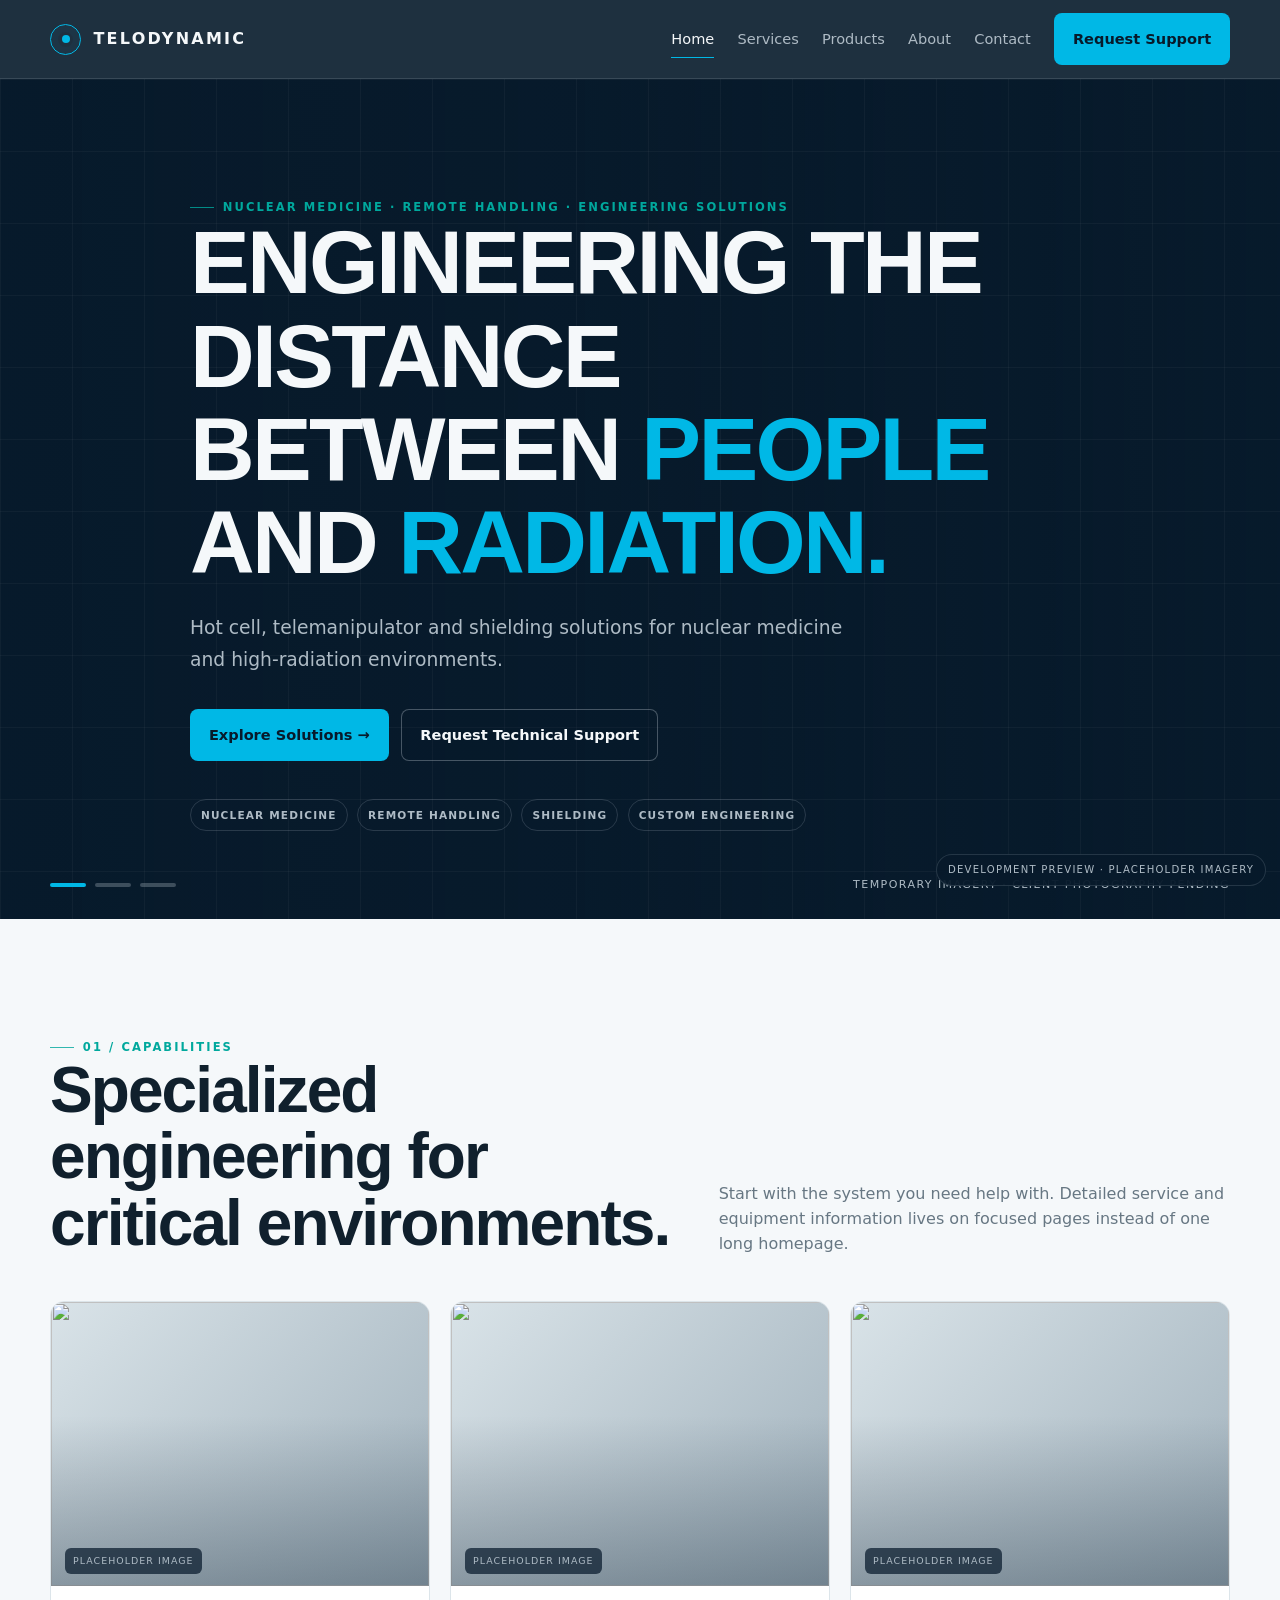
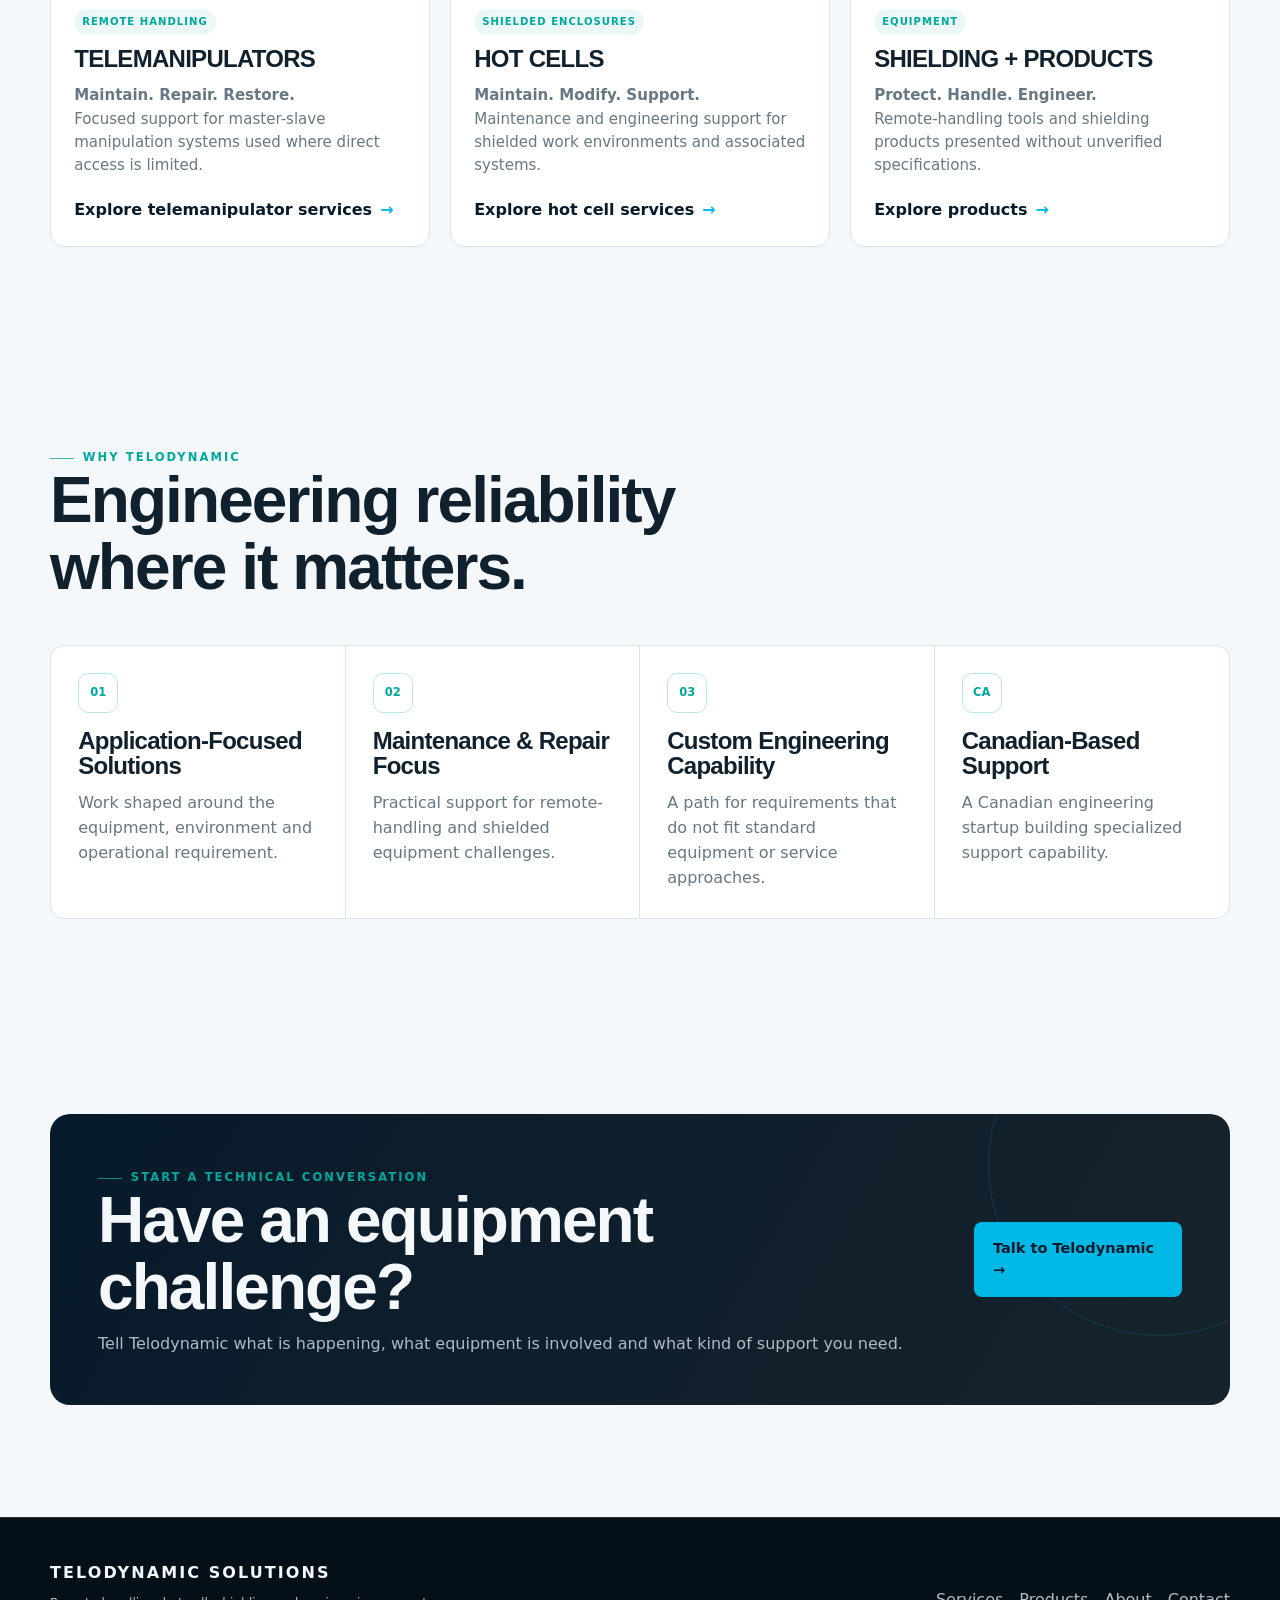
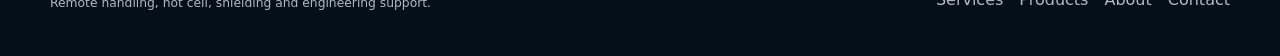
==== index.html @ 4fe29cdc "Build Telodynamic V2 multi-page redesign" ====
<!doctype html>
<html lang="en">
<head>
  <meta charset="utf-8"><meta name="viewport" content="width=device-width,initial-scale=1">
  <title>Telodynamic | Hot Cell, Telemanipulator & Shielding Engineering</title>
  <meta name="description" content="Telodynamic provides hot cell, telemanipulator, shielding, maintenance, repair and custom engineering support for nuclear medicine and high-radiation environments.">
  <link rel="canonical" href="https://telodynamic.com/">
  <meta property="og:title" content="Telodynamic | Engineering the Distance Between People and Radiation">
  <meta property="og:description" content="Hot cell, telemanipulator and shielding solutions for nuclear medicine and high-radiation environments.">
  <meta property="og:type" content="website"><meta property="og:url" content="https://telodynamic.com/">
  <meta name="twitter:card" content="summary"><meta name="theme-color" content="#071A2B">
  <link rel="icon" href="assets/img/favicon.svg" type="image/svg+xml"><link rel="stylesheet" href="assets/css/styles.css">
  <script type="application/ld+json">{"@context":"https://schema.org","@type":"Organization","name":"Telodynamic Solutions","url":"https://telodynamic.com/","email":"contact@telodynamic.com","telephone":"+1-587-778-4978"}</script>
</head>
<body data-page="home">
<a class="skip-link" href="#main">Skip to content</a>
<header class="site-header"><div class="container nav">
  <a class="brand" href="./" aria-label="Telodynamic home"><span class="brand-mark" aria-hidden="true"></span><span>TELODYNAMIC</span></a>
  <button class="nav-toggle" aria-expanded="false" aria-label="Toggle navigation">☰</button>
  <nav class="nav-links" aria-label="Primary">
    <a data-nav="home" href="./">Home</a><a data-nav="services" href="services/">Services</a><a data-nav="products" href="products/">Products</a><a data-nav="about" href="about/">About</a><a data-nav="contact" href="contact/">Contact</a>
    <a class="btn btn-primary" href="contact/?type=maintenance">Request Support</a>
  </nav>
</div></header>
<main id="main">
<section class="hero" aria-label="Telodynamic engineering introduction">
  <div class="hero-media" aria-hidden="true">
    <div class="hero-slide active" style="background-image:url('https://images.unsplash.com/photo-1581091226825-a6a2a5aee158?auto=format&fit=crop&q=84&w=1800')"></div>
    <div class="hero-slide" style="background-image:url('https://images.unsplash.com/photo-1537462715879-360eeb61a0ad?auto=format&fit=crop&q=84&w=1800')"></div>
    <div class="hero-slide" style="background-image:url('https://images.unsplash.com/photo-1576086213369-97a306d36557?auto=format&fit=crop&q=84&w=1800')"></div>
  </div>
  <div class="hero-overlay"></div><div class="hero-grid"></div>
  <div class="container hero-inner">
    <span class="eyebrow">Nuclear Medicine · Remote Handling · Engineering Solutions</span>
    <h1>ENGINEERING THE DISTANCE<br>BETWEEN <span class="accent">PEOPLE</span><br>AND <span class="accent">RADIATION.</span></h1>
    <p class="hero-copy">Hot cell, telemanipulator and shielding solutions for nuclear medicine and high-radiation environments.</p>
    <div class="actions"><a class="btn btn-primary" href="services/">Explore Solutions →</a><a class="btn btn-ghost" href="contact/">Request Technical Support</a></div>
    <div class="hero-tags" aria-label="Core capabilities"><span>Nuclear Medicine</span><span>Remote Handling</span><span>Shielding</span><span>Custom Engineering</span></div>
  </div>
  <div class="hero-controls"><div class="container"><div class="hero-dots" aria-label="Hero scenes">
    <button class="hero-dot active" aria-label="Show engineering scene 1" aria-pressed="true"></button><button class="hero-dot" aria-label="Show engineering scene 2" aria-pressed="false"></button><button class="hero-dot" aria-label="Show engineering scene 3" aria-pressed="false"></button>
  </div><span class="hero-note">Temporary imagery · client photography pending</span></div></div>
</section>

<section class="section"><div class="container">
  <div class="section-head reveal"><div class="copy"><span class="eyebrow">01 / Capabilities</span><h2>Specialized engineering for critical environments.</h2></div><p class="muted">Start with the system you need help with. Detailed service and equipment information lives on focused pages instead of one long homepage.</p></div>
  <div class="cards">
    <article class="card reveal"><div class="card-media"><img loading="lazy" alt="" src="https://images.unsplash.com/photo-1581092160562-40aa08e78837?auto=format&fit=crop&q=82&w=1000"><span class="media-label">Placeholder image</span></div><div class="card-body"><span class="product-tag">Remote Handling</span><h3>TELEMANIPULATORS</h3><p><strong>Maintain. Repair. Restore.</strong><br>Focused support for master-slave manipulation systems used where direct access is limited.</p><a class="text-link" href="services/#telemanipulators">Explore telemanipulator services</a></div></article>
    <article class="card reveal"><div class="card-media"><img loading="lazy" alt="" src="https://images.unsplash.com/photo-1581091226825-a6a2a5aee158?auto=format&fit=crop&q=82&w=1000"><span class="media-label">Placeholder image</span></div><div class="card-body"><span class="product-tag">Shielded Enclosures</span><h3>HOT CELLS</h3><p><strong>Maintain. Modify. Support.</strong><br>Maintenance and engineering support for shielded work environments and associated systems.</p><a class="text-link" href="services/#hotcells">Explore hot cell services</a></div></article>
    <article class="card reveal"><div class="card-media"><img loading="lazy" alt="" src="https://images.unsplash.com/photo-1530124566582-aa37dd159a72?auto=format&fit=crop&q=82&w=1000"><span class="media-label">Placeholder image</span></div><div class="card-body"><span class="product-tag">Equipment</span><h3>SHIELDING + PRODUCTS</h3><p><strong>Protect. Handle. Engineer.</strong><br>Remote-handling tools and shielding products presented without unverified specifications.</p><a class="text-link" href="products/">Explore products</a></div></article>
  </div>
</div></section>

<section class="section tight"><div class="container">
  <div class="section-head reveal"><div class="copy"><span class="eyebrow">Why Telodynamic</span><h2>Engineering reliability where it matters.</h2></div></div>
  <div class="trust-grid reveal">
    <div class="trust-item"><div class="trust-icon">01</div><h3>Application-Focused Solutions</h3><p class="muted">Work shaped around the equipment, environment and operational requirement.</p></div>
    <div class="trust-item"><div class="trust-icon">02</div><h3>Maintenance & Repair Focus</h3><p class="muted">Practical support for remote-handling and shielded equipment challenges.</p></div>
    <div class="trust-item"><div class="trust-icon">03</div><h3>Custom Engineering Capability</h3><p class="muted">A path for requirements that do not fit standard equipment or service approaches.</p></div>
    <div class="trust-item"><div class="trust-icon">CA</div><h3>Canadian-Based Support</h3><p class="muted">A Canadian engineering startup building specialized support capability.</p></div>
  </div>
</div></section>

<section class="section"><div class="container"><div class="cta-band reveal">
  <div><span class="eyebrow">Start a technical conversation</span><h2>Have an equipment challenge?</h2><p style="color:var(--steel)">Tell Telodynamic what is happening, what equipment is involved and what kind of support you need.</p></div>
  <a class="btn btn-primary" href="contact/">Talk to Telodynamic →</a>
</div></div></section>
</main>
<footer class="footer"><div class="container footer-grid"><div><div class="footer-brand">TELODYNAMIC SOLUTIONS</div><p class="footer-small">Remote handling, hot cell, shielding and engineering support.</p></div><div class="footer-links"><a href="services/">Services</a><a href="products/">Products</a><a href="about/">About</a><a href="contact/">Contact</a></div></div></footer>
<div class="dev-badge">Development preview · placeholder imagery</div>
<script src="assets/js/main.js"></script>
</body></html>
---- assets/css/styles.css ----
:root{
  --navy:#071A2B;--navy-2:#0B2236;--graphite:#17232C;--cyan:#00B8E6;--teal:#00A89D;
  --amber:#FFB547;--white:#F5F8FA;--paper:#FFFFFF;--steel:#AEBBC5;--ink:#10202D;
  --muted:#677783;--line:#DCE5EA;--line-dark:rgba(174,187,197,.18);
  --shadow:0 24px 70px -34px rgba(7,26,43,.38);--radius:14px;--max:1180px;
  --ease:cubic-bezier(.22,1,.36,1)
}
*{box-sizing:border-box}
html{scroll-behavior:smooth;scroll-padding-top:84px}
body{margin:0;background:var(--white);color:var(--ink);font-family:Inter,ui-sans-serif,system-ui,-apple-system,BlinkMacSystemFont,"Segoe UI",sans-serif;line-height:1.55;-webkit-font-smoothing:antialiased}
body.menu-open{overflow:hidden}
img{display:block;max-width:100%}
a{color:inherit}
button,input,select,textarea{font:inherit}
button{cursor:pointer}
::selection{background:var(--cyan);color:var(--navy)}
.skip-link{position:fixed;left:12px;top:-60px;z-index:999;background:var(--cyan);color:var(--navy);padding:.7rem .9rem;border-radius:8px;font-weight:800;text-decoration:none}
.skip-link:focus{top:12px}
.container{width:min(var(--max),calc(100% - 40px));margin-inline:auto}
.eyebrow{display:inline-flex;align-items:center;gap:.55rem;color:var(--teal);font-size:.72rem;font-weight:800;letter-spacing:.18em;text-transform:uppercase}
.eyebrow::before{content:"";width:24px;height:1px;background:currentColor;opacity:.8}
.dark .eyebrow,.page-hero .eyebrow{color:var(--cyan)}
.kicker{color:var(--teal);font-weight:750}
h1,h2,h3,h4{margin:0;font-family:"Arial Narrow",Inter,ui-sans-serif,sans-serif;letter-spacing:-.03em;line-height:1.04}
h1{font-size:clamp(2.75rem,7vw,6.5rem)}
h2{font-size:clamp(2.15rem,5vw,4.6rem)}
h3{font-size:clamp(1.2rem,2vw,1.5rem)}
p{margin:.75rem 0 0}
.lead{font-size:clamp(1rem,1.5vw,1.16rem);line-height:1.75}
.muted{color:var(--muted)}
.dark{background:var(--navy);color:var(--white)}
.sr-only{position:absolute;width:1px;height:1px;padding:0;margin:-1px;overflow:hidden;clip:rect(0,0,0,0);white-space:nowrap;border:0}
.btn{display:inline-flex;align-items:center;justify-content:center;gap:.55rem;min-height:46px;padding:.85rem 1.12rem;border-radius:8px;border:1px solid transparent;text-decoration:none;font-size:.91rem;font-weight:780;transition:transform .28s var(--ease),background .28s,color .28s,border-color .28s}
.btn:hover{transform:translateY(-2px)}
.btn:focus-visible,.nav-toggle:focus-visible,.pill:focus-visible,.marker:focus-visible,.stage:focus-visible,.challenge:focus-visible,.hero-dot:focus-visible{outline:3px solid rgba(0,184,230,.35);outline-offset:3px}
.btn-primary{background:var(--cyan);color:var(--navy)}
.btn-primary:hover{background:var(--teal)}
.btn-ghost{color:var(--white);border-color:rgba(174,187,197,.38);background:rgba(7,26,43,.18)}
.btn-ghost:hover{border-color:var(--cyan);color:var(--cyan)}
.btn-outline{background:var(--paper);border-color:var(--line);color:var(--navy)}
.btn-outline:hover{border-color:var(--cyan)}
.site-header{position:sticky;top:0;z-index:80;background:rgba(7,26,43,.9);backdrop-filter:blur(18px);border-bottom:1px solid var(--line-dark)}
.nav{height:78px;display:flex;align-items:center;justify-content:space-between;gap:24px}
.brand{display:inline-flex;align-items:center;gap:.78rem;color:var(--white);text-decoration:none;font-weight:820;letter-spacing:.14em}
.brand-mark{width:31px;height:31px;border:1px solid var(--cyan);border-radius:50%;position:relative;box-shadow:inset 0 0 0 7px rgba(0,184,230,.04)}
.brand-mark::after{content:"";position:absolute;inset:0;margin:auto;width:8px;height:8px;border-radius:50%;background:var(--cyan)}
.nav-links{display:flex;align-items:center;gap:1.45rem}
.nav-links>a:not(.btn){color:var(--steel);font-size:.91rem;text-decoration:none;position:relative;transition:color .25s}
.nav-links>a:not(.btn)::after{content:"";position:absolute;left:0;right:0;bottom:-8px;height:1px;background:var(--cyan);transform:scaleX(0);transform-origin:right;transition:transform .3s var(--ease)}
.nav-links>a:not(.btn):hover,.nav-links>a.active:not(.btn){color:var(--white)}
.nav-links>a:not(.btn):hover::after,.nav-links>a.active:not(.btn)::after{transform:scaleX(1);transform-origin:left}
.nav-toggle{display:none;width:44px;height:44px;border-radius:8px;border:1px solid rgba(174,187,197,.26);background:transparent;color:var(--white);font-size:1.2rem}
.dev-badge{position:fixed;right:14px;bottom:14px;z-index:50;padding:.46rem .68rem;border:1px solid var(--line-dark);border-radius:999px;background:rgba(7,26,43,.88);backdrop-filter:blur(12px);color:var(--steel);font-size:.63rem;letter-spacing:.12em;text-transform:uppercase}
.hero{position:relative;min-height:calc(100svh - 78px);display:grid;align-items:center;overflow:hidden;background:var(--navy)}
.hero-media,.hero-slide,.hero-overlay,.hero-grid{position:absolute;inset:0}
.hero-slide{background-position:center;background-size:cover;opacity:0;transform:scale(1.04);transition:opacity 1.8s var(--ease),transform 13s linear}
.hero-slide.active{opacity:1;transform:scale(1.13)}
.hero-overlay{background:linear-gradient(90deg,rgba(7,26,43,.96) 0%,rgba(7,26,43,.84) 44%,rgba(7,26,43,.38) 100%),linear-gradient(0deg,rgba(7,26,43,.8) 0%,transparent 62%)}
.hero-grid{background-image:linear-gradient(rgba(255,255,255,.035) 1px,transparent 1px),linear-gradient(90deg,rgba(255,255,255,.035) 1px,transparent 1px);background-size:72px 72px}
.hero-inner{position:relative;z-index:2;padding:7rem 0 5.5rem;max-width:900px}
.hero h1{color:var(--white);max-width:900px}
.hero .accent{color:var(--cyan)}
.hero-copy{max-width:680px;margin-top:1.4rem;color:var(--steel);font-size:clamp(1rem,1.6vw,1.17rem);line-height:1.75}
.actions{display:flex;flex-wrap:wrap;gap:.8rem;margin-top:2rem}
.hero-tags{display:flex;flex-wrap:wrap;gap:.6rem;margin-top:2.4rem}
.hero-tags span{padding:.43rem .62rem;border:1px solid rgba(174,187,197,.2);border-radius:999px;color:var(--steel);font-size:.66rem;font-weight:750;letter-spacing:.11em;text-transform:uppercase}
.hero-controls{position:absolute;left:0;right:0;bottom:26px;z-index:3}
.hero-controls .container{display:flex;align-items:center;justify-content:space-between;gap:1rem}
.hero-dots{display:flex;gap:.55rem}
.hero-dot{width:36px;height:4px;padding:0;border:0;border-radius:999px;background:rgba(174,187,197,.32)}
.hero-dot.active{background:var(--cyan)}
.hero-note{color:var(--steel);font-size:.69rem;letter-spacing:.13em;text-transform:uppercase}
.section{padding:7rem 0}
.section.tight{padding:5.2rem 0}
.section-head{display:flex;align-items:flex-end;justify-content:space-between;gap:2rem;margin-bottom:2.8rem}
.section-head .copy{max-width:650px}
.section-head>p{max-width:520px}
.cards{display:grid;grid-template-columns:repeat(3,1fr);gap:1.25rem}
.card{display:flex;flex-direction:column;min-height:100%;overflow:hidden;border:1px solid var(--line);border-radius:var(--radius);background:var(--paper);box-shadow:0 1px 0 rgba(7,26,43,.02);transition:transform .45s var(--ease),border-color .45s,box-shadow .45s}
.card:hover{transform:translateY(-6px);border-color:rgba(0,184,230,.5);box-shadow:var(--shadow)}
.card-media{position:relative;aspect-ratio:4/3;overflow:hidden;background:linear-gradient(135deg,#d9e3e8,#9fb0bb)}
.card-media::after{content:"";position:absolute;inset:0;background:linear-gradient(0deg,rgba(7,26,43,.3),transparent 60%)}
.card-media img{width:100%;height:100%;object-fit:cover;transition:transform 1.1s var(--ease)}
.card:hover .card-media img{transform:scale(1.055)}
.media-label{position:absolute;z-index:2;left:14px;bottom:12px;padding:.34rem .5rem;border-radius:6px;background:rgba(7,26,43,.72);color:var(--steel);font-size:.59rem;letter-spacing:.11em;text-transform:uppercase;backdrop-filter:blur(6px)}
.card-body{display:flex;flex:1;flex-direction:column;padding:1.45rem}
.card-body p{color:var(--muted);font-size:.94rem}
.text-link{display:inline-flex;align-items:center;gap:.5rem;margin-top:auto;padding-top:1.25rem;color:var(--navy);font-weight:780;text-decoration:none}
.text-link::after{content:"→";color:var(--cyan);transition:transform .25s}
.text-link:hover::after{transform:translateX(4px)}
.trust-grid{display:grid;grid-template-columns:repeat(4,1fr);overflow:hidden;border:1px solid var(--line);border-radius:var(--radius);background:var(--paper)}
.trust-item{padding:1.7rem;border-right:1px solid var(--line)}
.trust-item:last-child{border-right:0}
.trust-icon{display:grid;place-items:center;width:40px;height:40px;margin-bottom:1rem;border:1px solid rgba(0,168,157,.27);border-radius:10px;color:var(--teal);font-size:.72rem;font-weight:850}
.cta-band{position:relative;display:flex;align-items:center;justify-content:space-between;gap:2rem;overflow:hidden;padding:3rem;border-radius:20px;background:linear-gradient(120deg,var(--navy),var(--graphite));color:var(--white)}
.cta-band::after{content:"";position:absolute;right:-100px;top:-120px;width:340px;height:340px;border:1px solid rgba(0,184,230,.18);border-radius:50%}
.cta-band>*{position:relative;z-index:1}
.page-hero{position:relative;overflow:hidden;padding:6.4rem 0 4.8rem;background:var(--navy);color:var(--white)}
.page-hero::after{content:"";position:absolute;inset:0;background:radial-gradient(circle at 80% 18%,rgba(0,184,230,.14),transparent 36%),linear-gradient(0deg,rgba(0,0,0,.08),transparent)}
.page-hero .container{position:relative;z-index:1}
.page-hero h1{max-width:1000px}
.page-hero p{max-width:720px;color:var(--steel)}
.breadcrumb{margin-bottom:1.2rem;color:var(--steel);font-size:.78rem}
.breadcrumb a{color:var(--cyan);text-decoration:none}
.service-tabs,.filters,.challenge-options{display:flex;flex-wrap:wrap;gap:.7rem}
.pill{min-height:42px;padding:.67rem .92rem;border:1px solid var(--line);border-radius:999px;background:var(--paper);color:var(--navy);font-weight:760;transition:.25s}
.pill.active,.pill:hover{border-color:var(--cyan);background:rgba(0,184,230,.08)}
.service-panel{display:none;margin-top:2rem;padding:2rem;border:1px solid var(--line);border-radius:16px;background:var(--paper)}
.service-panel.active{display:grid;grid-template-columns:1.1fr .9fr;gap:2.2rem;align-items:center}
.service-panel ul{padding-left:1.15rem;color:var(--muted)}
.service-panel li+li{margin-top:.45rem}
.tech-visual{position:relative;min-height:330px;overflow:hidden;border:1px solid var(--line);border-radius:14px;background-position:center;background-size:cover}
.tech-visual::after{content:"";position:absolute;inset:0;background:linear-gradient(0deg,rgba(7,26,43,.62),rgba(7,26,43,.05))}
.tech-caption{position:absolute;left:16px;bottom:14px;z-index:1;color:var(--white);font-size:.68rem;font-weight:780;letter-spacing:.12em;text-transform:uppercase}
.hotcell-wrap{display:grid;grid-template-columns:1.5fr .72fr;gap:1.5rem}
.hotcell-image{position:relative;min-height:520px;overflow:hidden;border:1px solid var(--line-dark);border-radius:14px;background-position:center;background-size:cover}
.hotcell-image::after{content:"";position:absolute;inset:0;background:rgba(7,26,43,.16);pointer-events:none}
.marker{position:absolute;z-index:2;display:grid;place-items:center;width:39px;height:39px;transform:translate(-50%,-50%);border:1px solid var(--cyan);border-radius:50%;background:rgba(7,26,43,.9);color:var(--white);font-size:.68rem;font-weight:850;transition:transform .25s,background .25s,color .25s}
.marker:hover,.marker.active{transform:translate(-50%,-50%) scale(1.1);background:var(--cyan);color:var(--navy)}
.marker[data-hotcell="window"]{left:25%;top:37%}.marker[data-hotcell="manipulator"]{left:68%;top:29%}.marker[data-hotcell="shielding"]{left:9%;top:53%}.marker[data-hotcell="air"]{left:51%;top:9%}.marker[data-hotcell="service"]{left:48%;top:78%}
.detail-box{padding:1.8rem;border:1px solid var(--line-dark);border-radius:14px;background:rgba(23,35,44,.5)}
.detail-box p{color:var(--steel)}
.flow{display:grid;grid-template-columns:repeat(9,auto);align-items:center;justify-content:space-between;gap:.65rem;margin-top:2.2rem}
.flow-step{min-width:105px;padding:1rem;border:1px solid var(--line);border-radius:11px;background:var(--paper);text-align:center;font-size:.88rem;font-weight:760}
.flow-arrow{color:var(--cyan);font-size:1.3rem}
.service-mini{display:grid;grid-template-columns:repeat(4,1fr);gap:1rem;margin-top:1.8rem}
.service-mini>div{padding:1.2rem;border:1px solid var(--line);border-radius:11px;background:var(--paper)}
.product-grid{display:grid;grid-template-columns:repeat(3,1fr);gap:1.2rem;margin-top:2rem}
.product.hidden{display:none}
.product .card-media{aspect-ratio:1.2/1}
.product-tag{display:inline-flex;width:max-content;margin-bottom:.8rem;padding:.32rem .5rem;border-radius:999px;background:rgba(0,168,157,.08);color:var(--teal);font-size:.63rem;font-weight:820;letter-spacing:.1em;text-transform:uppercase}
.about-grid{display:grid;grid-template-columns:1fr 1fr;gap:1.2rem}
.about-panel{padding:2rem;border:1px solid var(--line);border-radius:14px;background:var(--paper)}
.process-layout{display:grid;grid-template-columns:1.08fr .92fr;gap:3rem;align-items:center}
.radial{position:relative;width:min(520px,100%);aspect-ratio:1;margin:auto;border:1px solid rgba(0,184,230,.16);border-radius:50%}
.radial::before,.radial::after{content:"";position:absolute;inset:13%;border:1px solid rgba(0,184,230,.13);border-radius:50%}
.radial::after{inset:27%}
.radial-center{position:absolute;inset:36%;display:grid;place-items:center;border:1px solid var(--cyan);border-radius:50%;color:var(--white);font-size:.72rem;font-weight:850;letter-spacing:.12em;text-align:center}
.stage{position:absolute;transform:translate(-50%,-50%);padding:.62rem .75rem;border:1px solid rgba(174,187,197,.3);border-radius:999px;background:rgba(7,26,43,.92);color:var(--steel);font-size:.65rem;font-weight:850;letter-spacing:.09em;transition:.25s}
.stage:hover,.stage.active{border-color:var(--cyan);background:var(--cyan);color:var(--navy)}
.stage[data-stage="inspect"]{left:50%;top:5%}.stage[data-stage="diagnose"]{left:93%;top:37%}.stage[data-stage="engineer"]{left:77%;top:88%}.stage[data-stage="service"]{left:23%;top:88%}.stage[data-stage="verify"]{left:7%;top:37%}
.process-copy{padding:2rem;border:1px solid var(--line-dark);border-radius:14px;background:rgba(23,35,44,.5)}
.process-copy p{color:var(--steel)}
.contact-grid{display:grid;grid-template-columns:.78fr 1.22fr;gap:2rem}
.challenge{flex:1;min-width:180px;padding:1rem;border:1px solid rgba(174,187,197,.26);border-radius:10px;background:rgba(23,35,44,.38);color:var(--steel);text-align:left;transition:.25s}
.challenge:hover,.challenge.active{border-color:var(--cyan);background:rgba(0,184,230,.08);color:var(--white)}
.contact-meta{display:grid;gap:.62rem;margin-top:1.6rem}
.contact-meta a{color:var(--steel);text-decoration:none}
.contact-meta a:hover{color:var(--cyan)}
.form{padding:1.8rem;border:1px solid var(--line-dark);border-radius:15px;background:rgba(23,35,44,.48)}
.form-grid{display:grid;grid-template-columns:1fr 1fr;gap:1rem}
.field{display:flex;flex-direction:column;gap:.45rem}
.field.full{grid-column:1/-1}
.field label{color:var(--steel);font-size:.68rem;font-weight:820;letter-spacing:.12em;text-transform:uppercase}
.field input,.field select,.field textarea{width:100%;padding:.86rem;border:1px solid rgba(174,187,197,.28);border-radius:8px;outline:none;background:rgba(7,26,43,.62);color:var(--white)}
.field input:focus,.field select:focus,.field textarea:focus{border-color:var(--cyan);box-shadow:0 0 0 3px rgba(0,184,230,.1)}
.field textarea{resize:vertical}
.form-note{margin-top:.8rem;color:var(--steel);font-size:.78rem}
.footer{padding:2.7rem 0;border-top:1px solid var(--line-dark);background:#050F18;color:var(--steel)}
.footer-grid{display:grid;grid-template-columns:1.2fr .8fr;gap:2rem;align-items:end}
.footer-brand{color:var(--white);font-weight:800;letter-spacing:.13em}
.footer-links{display:flex;justify-content:flex-end;gap:1rem;flex-wrap:wrap}
.footer-links a{color:var(--steel);text-decoration:none}
.footer-links a:hover{color:var(--cyan)}
.footer-small{margin-top:.5rem;font-size:.77rem}
.reveal{opacity:0;transform:translateY(24px);transition:opacity .8s var(--ease),transform .8s var(--ease)}
.reveal.in{opacity:1;transform:none}
.notice{padding:1rem 1.1rem;border:1px solid var(--line);border-radius:10px;background:rgba(0,184,230,.045);color:var(--muted);font-size:.88rem}
@media(max-width:980px){
  .nav-links{display:none;position:absolute;left:0;right:0;top:78px;flex-direction:column;align-items:stretch;padding:1rem 20px 1.4rem;border-top:1px solid var(--line-dark);background:var(--navy)}
  .nav-links.open{display:flex}.nav-toggle{display:grid;place-items:center}
  .cards,.product-grid{grid-template-columns:1fr 1fr}.trust-grid{grid-template-columns:1fr 1fr}.trust-item:nth-child(2){border-right:0}.trust-item:nth-child(-n+2){border-bottom:1px solid var(--line)}
  .service-panel.active,.hotcell-wrap,.process-layout,.about-grid,.contact-grid{grid-template-columns:1fr}
  .flow{grid-template-columns:1fr;justify-items:stretch}.flow-arrow{transform:rotate(90deg);text-align:center}.service-mini{grid-template-columns:1fr 1fr}
  .footer-grid{grid-template-columns:1fr}.footer-links{justify-content:flex-start}
}
@media(max-width:680px){
  .container{width:min(var(--max),calc(100% - 28px))}.section{padding:5rem 0}.section.tight{padding:4rem 0}.section-head{align-items:flex-start;flex-direction:column}
  .hero{min-height:auto}.hero-inner{padding:6.3rem 0 6.3rem}.hero-note{display:none}
  .cards,.product-grid,.trust-grid,.service-mini,.form-grid{grid-template-columns:1fr}.trust-item{border-right:0;border-bottom:1px solid var(--line)}.trust-item:last-child{border-bottom:0}
  .cta-band{align-items:flex-start;flex-direction:column;padding:2rem}.hotcell-image{min-height:380px}.field.full{grid-column:auto}.radial{transform:scale(.92)}
  .dev-badge{font-size:.57rem;right:8px;bottom:8px}
}
@media(prefers-reduced-motion:reduce){
  html{scroll-behavior:auto}*,*::before,*::after{animation:none!important;transition-duration:.001ms!important}.hero-slide{transform:none!important}.reveal{opacity:1;transform:none}
}
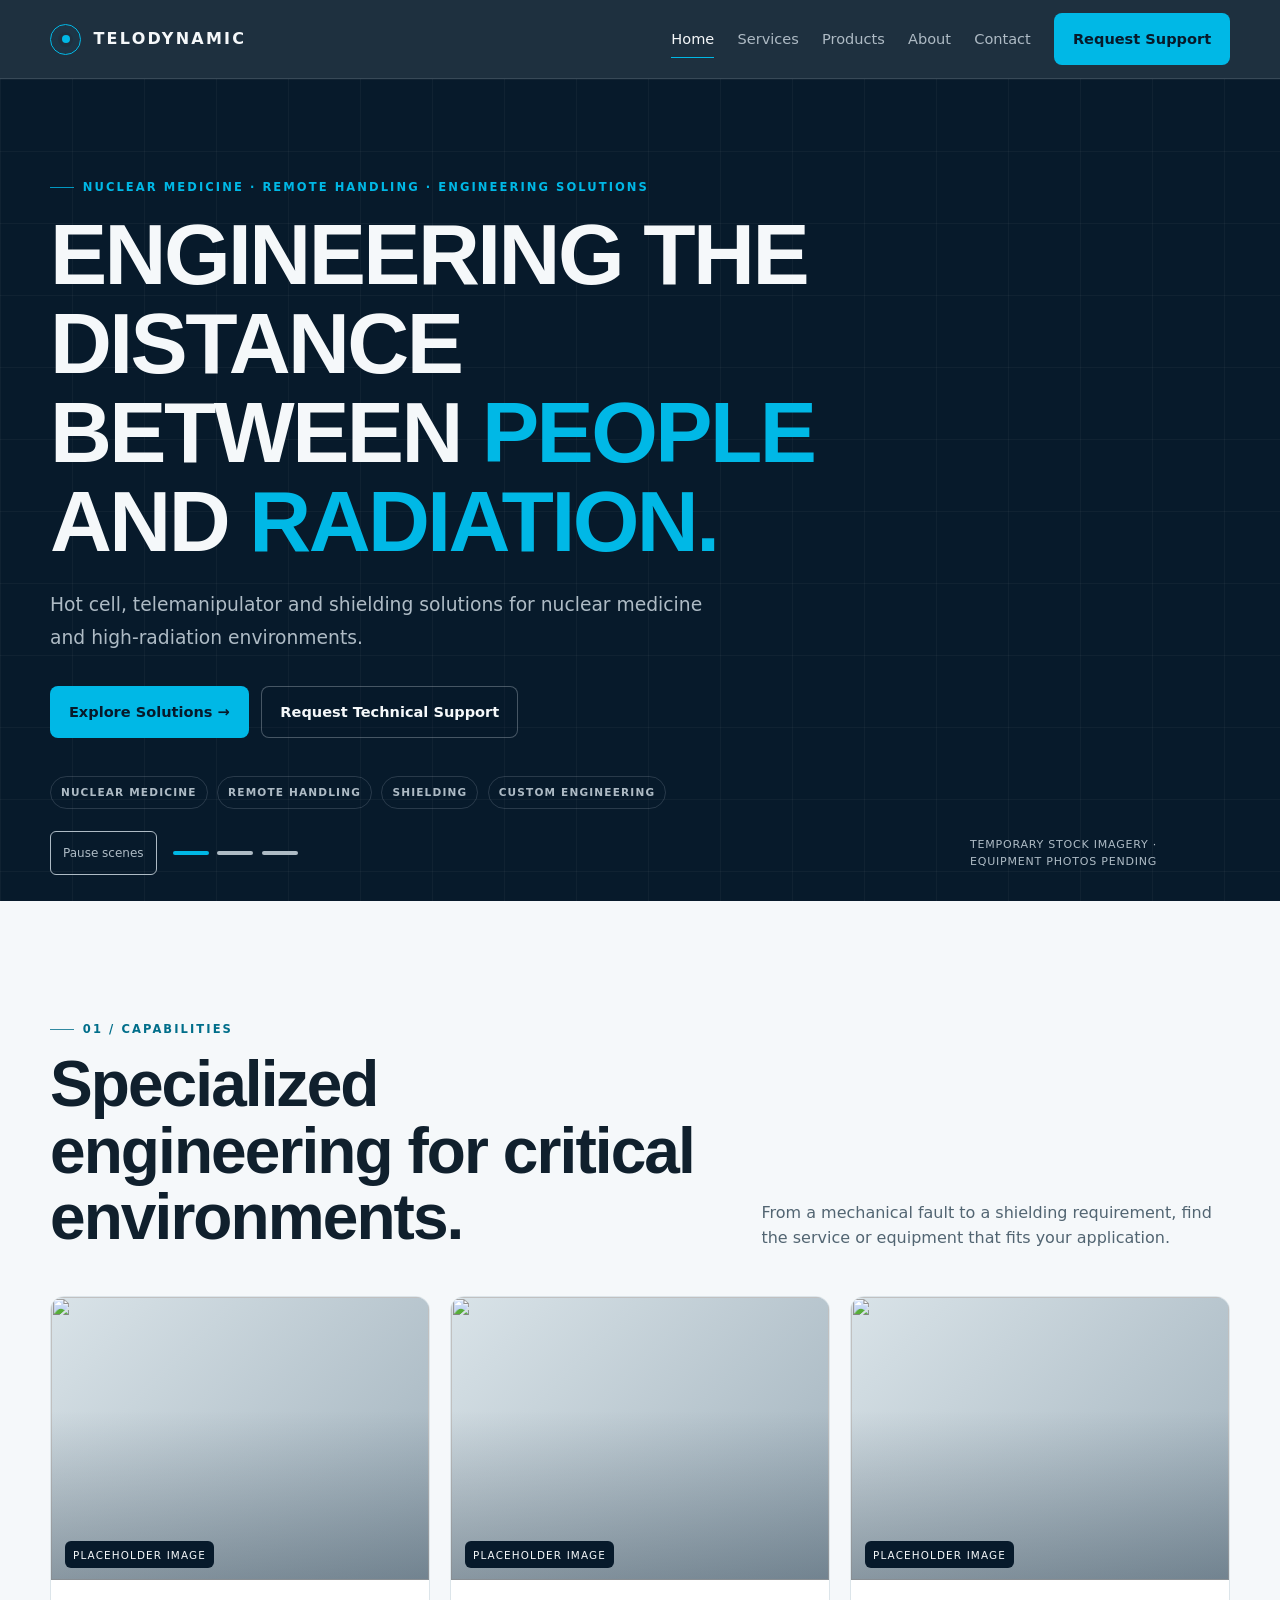
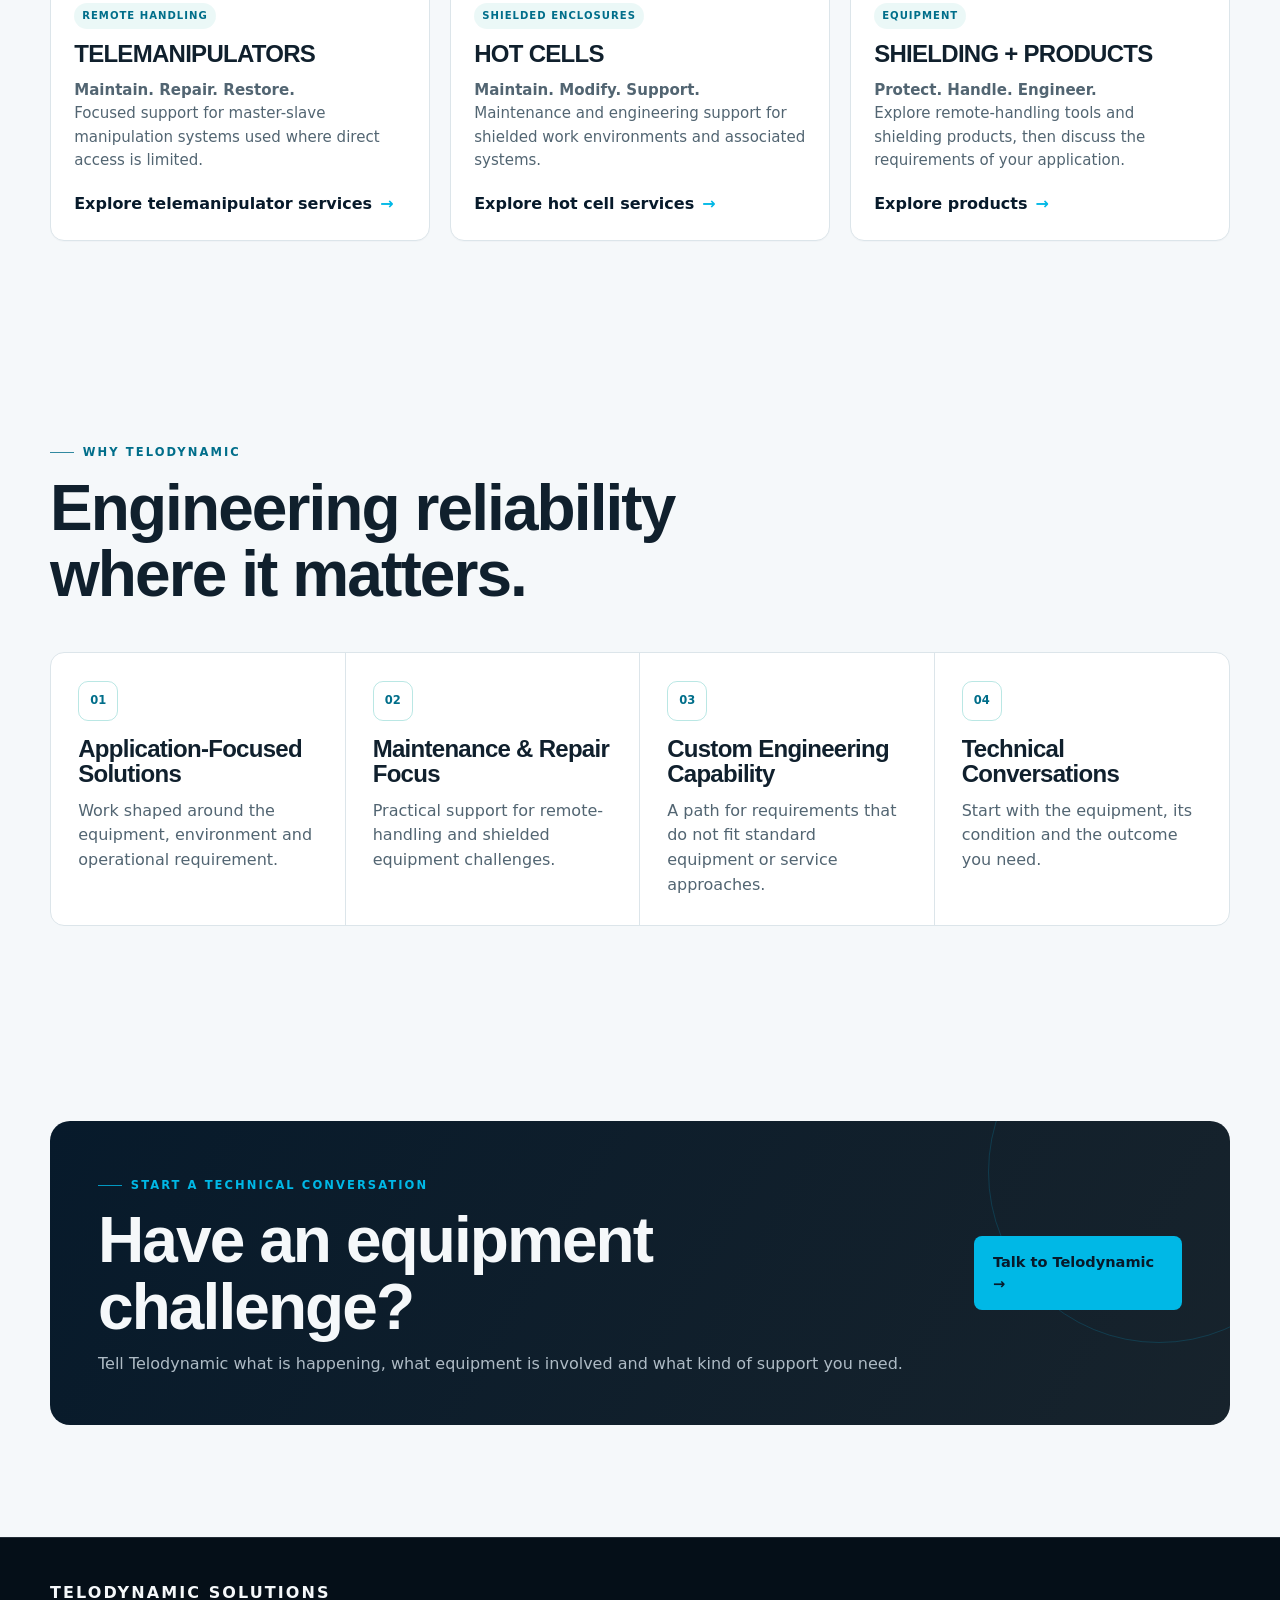
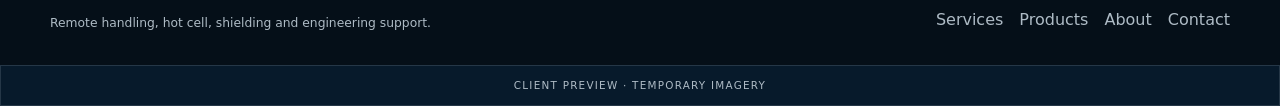
==== commit 8f4fa7ad: "Polish Telodynamic V2 for client review and isolate safe preview" ====
--- a/index.html
+++ b/index.html
@@ -1,72 +1,71 @@
-<!doctype html>
-<html lang="en">
-<head>
-  <meta charset="utf-8"><meta name="viewport" content="width=device-width,initial-scale=1">
-  <title>Telodynamic | Hot Cell, Telemanipulator & Shielding Engineering</title>
-  <meta name="description" content="Telodynamic provides hot cell, telemanipulator, shielding, maintenance, repair and custom engineering support for nuclear medicine and high-radiation environments.">
-  <link rel="canonical" href="https://telodynamic.com/">
-  <meta property="og:title" content="Telodynamic | Engineering the Distance Between People and Radiation">
-  <meta property="og:description" content="Hot cell, telemanipulator and shielding solutions for nuclear medicine and high-radiation environments.">
-  <meta property="og:type" content="website"><meta property="og:url" content="https://telodynamic.com/">
-  <meta name="twitter:card" content="summary"><meta name="theme-color" content="#071A2B">
-  <link rel="icon" href="assets/img/favicon.svg" type="image/svg+xml"><link rel="stylesheet" href="assets/css/styles.css">
-  <script type="application/ld+json">{"@context":"https://schema.org","@type":"Organization","name":"Telodynamic Solutions","url":"https://telodynamic.com/","email":"contact@telodynamic.com","telephone":"+1-587-778-4978"}</script>
-</head>
-<body data-page="home">
-<a class="skip-link" href="#main">Skip to content</a>
-<header class="site-header"><div class="container nav">
-  <a class="brand" href="./" aria-label="Telodynamic home"><span class="brand-mark" aria-hidden="true"></span><span>TELODYNAMIC</span></a>
-  <button class="nav-toggle" aria-expanded="false" aria-label="Toggle navigation">☰</button>
-  <nav class="nav-links" aria-label="Primary">
-    <a data-nav="home" href="./">Home</a><a data-nav="services" href="services/">Services</a><a data-nav="products" href="products/">Products</a><a data-nav="about" href="about/">About</a><a data-nav="contact" href="contact/">Contact</a>
-    <a class="btn btn-primary" href="contact/?type=maintenance">Request Support</a>
-  </nav>
-</div></header>
-<main id="main">
-<section class="hero" aria-label="Telodynamic engineering introduction">
-  <div class="hero-media" aria-hidden="true">
-    <div class="hero-slide active" style="background-image:url('https://images.unsplash.com/photo-1581091226825-a6a2a5aee158?auto=format&fit=crop&q=84&w=1800')"></div>
-    <div class="hero-slide" style="background-image:url('https://images.unsplash.com/photo-1537462715879-360eeb61a0ad?auto=format&fit=crop&q=84&w=1800')"></div>
-    <div class="hero-slide" style="background-image:url('https://images.unsplash.com/photo-1576086213369-97a306d36557?auto=format&fit=crop&q=84&w=1800')"></div>
-  </div>
-  <div class="hero-overlay"></div><div class="hero-grid"></div>
-  <div class="container hero-inner">
-    <span class="eyebrow">Nuclear Medicine · Remote Handling · Engineering Solutions</span>
-    <h1>ENGINEERING THE DISTANCE<br>BETWEEN <span class="accent">PEOPLE</span><br>AND <span class="accent">RADIATION.</span></h1>
-    <p class="hero-copy">Hot cell, telemanipulator and shielding solutions for nuclear medicine and high-radiation environments.</p>
-    <div class="actions"><a class="btn btn-primary" href="services/">Explore Solutions →</a><a class="btn btn-ghost" href="contact/">Request Technical Support</a></div>
-    <div class="hero-tags" aria-label="Core capabilities"><span>Nuclear Medicine</span><span>Remote Handling</span><span>Shielding</span><span>Custom Engineering</span></div>
-  </div>
-  <div class="hero-controls"><div class="container"><div class="hero-dots" aria-label="Hero scenes">
-    <button class="hero-dot active" aria-label="Show engineering scene 1" aria-pressed="true"></button><button class="hero-dot" aria-label="Show engineering scene 2" aria-pressed="false"></button><button class="hero-dot" aria-label="Show engineering scene 3" aria-pressed="false"></button>
-  </div><span class="hero-note">Temporary imagery · client photography pending</span></div></div>
-</section>
-
-<section class="section"><div class="container">
-  <div class="section-head reveal"><div class="copy"><span class="eyebrow">01 / Capabilities</span><h2>Specialized engineering for critical environments.</h2></div><p class="muted">Start with the system you need help with. Detailed service and equipment information lives on focused pages instead of one long homepage.</p></div>
-  <div class="cards">
-    <article class="card reveal"><div class="card-media"><img loading="lazy" alt="" src="https://images.unsplash.com/photo-1581092160562-40aa08e78837?auto=format&fit=crop&q=82&w=1000"><span class="media-label">Placeholder image</span></div><div class="card-body"><span class="product-tag">Remote Handling</span><h3>TELEMANIPULATORS</h3><p><strong>Maintain. Repair. Restore.</strong><br>Focused support for master-slave manipulation systems used where direct access is limited.</p><a class="text-link" href="services/#telemanipulators">Explore telemanipulator services</a></div></article>
-    <article class="card reveal"><div class="card-media"><img loading="lazy" alt="" src="https://images.unsplash.com/photo-1581091226825-a6a2a5aee158?auto=format&fit=crop&q=82&w=1000"><span class="media-label">Placeholder image</span></div><div class="card-body"><span class="product-tag">Shielded Enclosures</span><h3>HOT CELLS</h3><p><strong>Maintain. Modify. Support.</strong><br>Maintenance and engineering support for shielded work environments and associated systems.</p><a class="text-link" href="services/#hotcells">Explore hot cell services</a></div></article>
-    <article class="card reveal"><div class="card-media"><img loading="lazy" alt="" src="https://images.unsplash.com/photo-1530124566582-aa37dd159a72?auto=format&fit=crop&q=82&w=1000"><span class="media-label">Placeholder image</span></div><div class="card-body"><span class="product-tag">Equipment</span><h3>SHIELDING + PRODUCTS</h3><p><strong>Protect. Handle. Engineer.</strong><br>Remote-handling tools and shielding products presented without unverified specifications.</p><a class="text-link" href="products/">Explore products</a></div></article>
-  </div>
-</div></section>
-
-<section class="section tight"><div class="container">
-  <div class="section-head reveal"><div class="copy"><span class="eyebrow">Why Telodynamic</span><h2>Engineering reliability where it matters.</h2></div></div>
-  <div class="trust-grid reveal">
-    <div class="trust-item"><div class="trust-icon">01</div><h3>Application-Focused Solutions</h3><p class="muted">Work shaped around the equipment, environment and operational requirement.</p></div>
-    <div class="trust-item"><div class="trust-icon">02</div><h3>Maintenance & Repair Focus</h3><p class="muted">Practical support for remote-handling and shielded equipment challenges.</p></div>
-    <div class="trust-item"><div class="trust-icon">03</div><h3>Custom Engineering Capability</h3><p class="muted">A path for requirements that do not fit standard equipment or service approaches.</p></div>
-    <div class="trust-item"><div class="trust-icon">CA</div><h3>Canadian-Based Support</h3><p class="muted">A Canadian engineering startup building specialized support capability.</p></div>
-  </div>
-</div></section>
-
-<section class="section"><div class="container"><div class="cta-band reveal">
-  <div><span class="eyebrow">Start a technical conversation</span><h2>Have an equipment challenge?</h2><p style="color:var(--steel)">Tell Telodynamic what is happening, what equipment is involved and what kind of support you need.</p></div>
-  <a class="btn btn-primary" href="contact/">Talk to Telodynamic →</a>
-</div></div></section>
-</main>
-<footer class="footer"><div class="container footer-grid"><div><div class="footer-brand">TELODYNAMIC SOLUTIONS</div><p class="footer-small">Remote handling, hot cell, shielding and engineering support.</p></div><div class="footer-links"><a href="services/">Services</a><a href="products/">Products</a><a href="about/">About</a><a href="contact/">Contact</a></div></div></footer>
-<div class="dev-badge">Development preview · placeholder imagery</div>
-<script src="assets/js/main.js"></script>
+<!doctype html>
+<html lang="en">
+<head>
+  <meta charset="utf-8"><meta name="viewport" content="width=device-width,initial-scale=1">
+  <title>Telodynamic | Hot Cell, Telemanipulator & Shielding Engineering</title>
+  <meta name="description" content="Telodynamic provides hot cell, telemanipulator, shielding, maintenance, repair and custom engineering support for nuclear medicine and high-radiation environments.">
+  <link rel="canonical" href="https://telodynamic.com/">
+  <meta property="og:title" content="Telodynamic | Engineering the Distance Between People and Radiation">
+  <meta property="og:description" content="Hot cell, telemanipulator and shielding solutions for nuclear medicine and high-radiation environments.">
+  <meta property="og:type" content="website"><meta property="og:url" content="https://telodynamic.com/">
+  <meta name="theme-color" content="#071A2B">
+  <link rel="icon" href="assets/img/favicon.svg" type="image/svg+xml"><link rel="stylesheet" href="assets/css/styles.css">
+  <script type="application/ld+json">{"@context":"https://schema.org","@type":"Organization","name":"Telodynamic Solutions","url":"https://telodynamic.com/","email":"contact@telodynamic.com","telephone":"+1-587-778-4978"}</script>
+<meta name="twitter:card" content="summary"><noscript><style>.reveal{opacity:1;transform:none}.service-panel,.service-panel[hidden]{display:grid;margin-top:2rem}.service-tabs,.filters,.challenge-options,.hero-controls{display:none}.nav-links{display:flex;position:static}.nav{height:auto;min-height:78px;flex-wrap:wrap;padding-block:16px}.nav-toggle{display:none}</style></noscript></head>
+<body data-page="home">
+<a class="skip-link" href="#main">Skip to content</a>
+<header class="site-header"><div class="container nav">
+  <a class="brand" href="./" aria-label="Telodynamic home"><span class="brand-mark" aria-hidden="true"></span><span>TELODYNAMIC</span></a>
+  <button class="nav-toggle" aria-expanded="false" aria-controls="primary-nav" aria-label="Open navigation">☰</button>
+  <nav id="primary-nav" class="nav-links" aria-label="Primary">
+    <a data-nav="home" href="./">Home</a><a data-nav="services" href="services/">Services</a><a data-nav="products" href="products/">Products</a><a data-nav="about" href="about/">About</a><a data-nav="contact" href="contact/">Contact</a>
+    <a class="btn btn-primary" href="contact/?type=maintenance">Request Support</a>
+  </nav>
+</div></header>
+<main id="main">
+<section class="hero" aria-label="Telodynamic engineering introduction">
+  <div class="hero-media" aria-hidden="true">
+    <div class="hero-slide active" style="background-image:url('https://images.unsplash.com/photo-1581091226825-a6a2a5aee158?auto=format&fit=crop&q=84&w=1800')"></div>
+    <div class="hero-slide" style="background-image:url('https://images.unsplash.com/photo-1537462715879-360eeb61a0ad?auto=format&fit=crop&q=84&w=1800')"></div>
+    <div class="hero-slide" style="background-image:url('https://images.unsplash.com/photo-1576086213369-97a306d36557?auto=format&fit=crop&q=84&w=1800')"></div>
+  </div>
+  <div class="hero-overlay"></div><div class="hero-grid"></div>
+  <div class="container hero-inner">
+    <span class="eyebrow">Nuclear Medicine · Remote Handling · Engineering Solutions</span>
+    <h1>ENGINEERING THE DISTANCE<br>BETWEEN <span class="accent">PEOPLE</span><br>AND <span class="accent">RADIATION.</span></h1>
+    <p class="hero-copy">Hot cell, telemanipulator and shielding solutions for nuclear medicine and high-radiation environments.</p>
+    <div class="actions"><a class="btn btn-primary" href="services/">Explore Solutions →</a><a class="btn btn-ghost" href="contact/">Request Technical Support</a></div>
+    <div class="hero-tags" role="group" aria-label="Core capabilities"><span>Nuclear Medicine</span><span>Remote Handling</span><span>Shielding</span><span>Custom Engineering</span></div>
+  </div>
+  <div class="hero-controls"><div class="container"><button class="hero-pause" type="button" aria-pressed="false">Pause scenes</button><div class="hero-dots" role="group" aria-label="Hero scenes">
+    <button class="hero-dot active" aria-label="Show engineering scene 1" aria-pressed="true"></button><button class="hero-dot" aria-label="Show engineering scene 2" aria-pressed="false"></button><button class="hero-dot" aria-label="Show engineering scene 3" aria-pressed="false"></button>
+  </div><span class="hero-note">Temporary stock imagery · equipment photos pending</span></div></div>
+</section>
+
+<section class="section"><div class="container">
+  <div class="section-head reveal"><div class="copy"><span class="eyebrow">01 / Capabilities</span><h2>Specialized engineering for critical environments.</h2></div><p class="muted">From a mechanical fault to a shielding requirement, find the service or equipment that fits your application.</p></div>
+  <div class="cards">
+    <article class="card reveal"><div class="card-media"><img width="1000" height="750" decoding="async" loading="lazy" alt="" src="https://images.unsplash.com/photo-1581092160562-40aa08e78837?auto=format&fit=crop&q=82&w=1000"><span class="media-label">Placeholder image</span></div><div class="card-body"><span class="product-tag">Remote Handling</span><h3>TELEMANIPULATORS</h3><p><strong>Maintain. Repair. Restore.</strong><br>Focused support for master-slave manipulation systems used where direct access is limited.</p><a class="text-link" href="services/#telemanipulators">Explore telemanipulator services</a></div></article>
+    <article class="card reveal"><div class="card-media"><img width="1000" height="750" decoding="async" loading="lazy" alt="" src="https://images.unsplash.com/photo-1581091226825-a6a2a5aee158?auto=format&fit=crop&q=82&w=1000"><span class="media-label">Placeholder image</span></div><div class="card-body"><span class="product-tag">Shielded Enclosures</span><h3>HOT CELLS</h3><p><strong>Maintain. Modify. Support.</strong><br>Maintenance and engineering support for shielded work environments and associated systems.</p><a class="text-link" href="services/#hotcells">Explore hot cell services</a></div></article>
+    <article class="card reveal"><div class="card-media"><img width="1000" height="750" decoding="async" loading="lazy" alt="" src="https://images.unsplash.com/photo-1537462715879-360eeb61a0ad?auto=format&fit=crop&q=82&w=1000"><span class="media-label">Placeholder image</span></div><div class="card-body"><span class="product-tag">Equipment</span><h3>SHIELDING + PRODUCTS</h3><p><strong>Protect. Handle. Engineer.</strong><br>Explore remote-handling tools and shielding products, then discuss the requirements of your application.</p><a class="text-link" href="products/">Explore products</a></div></article>
+  </div>
+</div></section>
+
+<section class="section tight"><div class="container">
+  <div class="section-head reveal"><div class="copy"><span class="eyebrow">Why Telodynamic</span><h2>Engineering reliability where it matters.</h2></div></div>
+  <div class="trust-grid reveal">
+    <div class="trust-item"><div class="trust-icon">01</div><h3>Application-Focused Solutions</h3><p class="muted">Work shaped around the equipment, environment and operational requirement.</p></div>
+    <div class="trust-item"><div class="trust-icon">02</div><h3>Maintenance & Repair Focus</h3><p class="muted">Practical support for remote-handling and shielded equipment challenges.</p></div>
+    <div class="trust-item"><div class="trust-icon">03</div><h3>Custom Engineering Capability</h3><p class="muted">A path for requirements that do not fit standard equipment or service approaches.</p></div>
+    <div class="trust-item"><div class="trust-icon">04</div><h3>Technical Conversations</h3><p class="muted">Start with the equipment, its condition and the outcome you need.</p></div>
+  </div>
+</div></section>
+
+<section class="section"><div class="container"><div class="cta-band reveal">
+  <div><span class="eyebrow">Start a technical conversation</span><h2>Have an equipment challenge?</h2><p style="color:var(--steel)">Tell Telodynamic what is happening, what equipment is involved and what kind of support you need.</p></div>
+  <a class="btn btn-primary" id="contact" href="contact/">Talk to Telodynamic →</a>
+</div></div></section>
+</main>
+<footer class="footer"><div class="container footer-grid"><div><div class="footer-brand">TELODYNAMIC SOLUTIONS</div><p class="footer-small">Remote handling, hot cell, shielding and engineering support.</p></div><div class="footer-links"><a href="services/">Services</a><a href="products/">Products</a><a href="about/">About</a><a href="contact/">Contact</a></div></div><div class="dev-badge">Client preview · temporary imagery</div></footer>
+<script src="assets/js/main.js"></script>
 </body></html>
--- a/assets/css/styles.css
+++ b/assets/css/styles.css
@@ -1,186 +1,211 @@
-:root{
-  --navy:#071A2B;--navy-2:#0B2236;--graphite:#17232C;--cyan:#00B8E6;--teal:#00A89D;
-  --amber:#FFB547;--white:#F5F8FA;--paper:#FFFFFF;--steel:#AEBBC5;--ink:#10202D;
-  --muted:#677783;--line:#DCE5EA;--line-dark:rgba(174,187,197,.18);
-  --shadow:0 24px 70px -34px rgba(7,26,43,.38);--radius:14px;--max:1180px;
-  --ease:cubic-bezier(.22,1,.36,1)
+:root{
+  --navy:#071A2B;--navy-2:#0B2236;--graphite:#17232C;--cyan:#00B8E6;--teal:#00A89D;
+  --amber:#FFB547;--white:#F5F8FA;--paper:#FFFFFF;--steel:#AEBBC5;--ink:#10202D;
+  --muted:#677783;--line:#DCE5EA;--line-dark:rgba(174,187,197,.18);
+  --shadow:0 24px 70px -34px rgba(7,26,43,.38);--radius:14px;--max:1180px;
+  --ease:cubic-bezier(.22,1,.36,1)
+}
+*{box-sizing:border-box}
+html{scroll-behavior:smooth;scroll-padding-top:84px}
+body{margin:0;background:var(--white);color:var(--ink);font-family:Inter,ui-sans-serif,system-ui,-apple-system,BlinkMacSystemFont,"Segoe UI",sans-serif;line-height:1.55;-webkit-font-smoothing:antialiased}
+body.menu-open{overflow:hidden}
+img{display:block;max-width:100%}
+a{color:inherit}
+button,input,select,textarea{font:inherit}
+button{cursor:pointer}
+::selection{background:var(--cyan);color:var(--navy)}
+.skip-link{position:fixed;left:12px;top:-60px;z-index:999;background:var(--cyan);color:var(--navy);padding:.7rem .9rem;border-radius:8px;font-weight:800;text-decoration:none}
+.skip-link:focus{top:12px}
+.container{width:min(var(--max),calc(100% - 40px));margin-inline:auto}
+.eyebrow{display:inline-flex;align-items:center;gap:.55rem;color:var(--teal);font-size:.72rem;font-weight:800;letter-spacing:.18em;text-transform:uppercase}
+.eyebrow::before{content:"";width:24px;height:1px;background:currentColor;opacity:.8}
+.dark .eyebrow,.page-hero .eyebrow{color:var(--cyan)}
+.kicker{color:var(--teal);font-weight:750}
+h1,h2,h3,h4{margin:0;font-family:"Arial Narrow",Inter,ui-sans-serif,sans-serif;letter-spacing:-.03em;line-height:1.04}
+h1{font-size:clamp(2.75rem,7vw,6.5rem)}
+h2{font-size:clamp(2.15rem,5vw,4.6rem)}
+h3{font-size:clamp(1.2rem,2vw,1.5rem)}
+p{margin:.75rem 0 0}
+.lead{font-size:clamp(1rem,1.5vw,1.16rem);line-height:1.75}
+.muted{color:var(--muted)}
+.dark{background:var(--navy);color:var(--white)}
+.sr-only{position:absolute;width:1px;height:1px;padding:0;margin:-1px;overflow:hidden;clip:rect(0,0,0,0);white-space:nowrap;border:0}
+.btn{display:inline-flex;align-items:center;justify-content:center;gap:.55rem;min-height:46px;padding:.85rem 1.12rem;border-radius:8px;border:1px solid transparent;text-decoration:none;font-size:.91rem;font-weight:780;transition:transform .28s var(--ease),background .28s,color .28s,border-color .28s}
+.btn:hover{transform:translateY(-2px)}
+.btn:focus-visible,.nav-toggle:focus-visible,.pill:focus-visible,.marker:focus-visible,.stage:focus-visible,.challenge:focus-visible,.hero-dot:focus-visible{outline:3px solid rgba(0,184,230,.35);outline-offset:3px}
+.btn-primary{background:var(--cyan);color:var(--navy)}
+.btn-primary:hover{background:var(--teal)}
+.btn-ghost{color:var(--white);border-color:rgba(174,187,197,.38);background:rgba(7,26,43,.18)}
+.btn-ghost:hover{border-color:var(--cyan);color:var(--cyan)}
+.btn-outline{background:var(--paper);border-color:var(--line);color:var(--navy)}
+.btn-outline:hover{border-color:var(--cyan)}
+.site-header{position:sticky;top:0;z-index:80;background:rgba(7,26,43,.9);backdrop-filter:blur(18px);border-bottom:1px solid var(--line-dark)}
+.nav{height:78px;display:flex;align-items:center;justify-content:space-between;gap:24px}
+.brand{display:inline-flex;align-items:center;gap:.78rem;color:var(--white);text-decoration:none;font-weight:820;letter-spacing:.14em}
+.brand-mark{width:31px;height:31px;border:1px solid var(--cyan);border-radius:50%;position:relative;box-shadow:inset 0 0 0 7px rgba(0,184,230,.04)}
+.brand-mark::after{content:"";position:absolute;inset:0;margin:auto;width:8px;height:8px;border-radius:50%;background:var(--cyan)}
+.nav-links{display:flex;align-items:center;gap:1.45rem}
+.nav-links>a:not(.btn){color:var(--steel);font-size:.91rem;text-decoration:none;position:relative;transition:color .25s}
+.nav-links>a:not(.btn)::after{content:"";position:absolute;left:0;right:0;bottom:-8px;height:1px;background:var(--cyan);transform:scaleX(0);transform-origin:right;transition:transform .3s var(--ease)}
+.nav-links>a:not(.btn):hover,.nav-links>a.active:not(.btn){color:var(--white)}
+.nav-links>a:not(.btn):hover::after,.nav-links>a.active:not(.btn)::after{transform:scaleX(1);transform-origin:left}
+.nav-toggle{display:none;width:44px;height:44px;border-radius:8px;border:1px solid rgba(174,187,197,.26);background:transparent;color:var(--white);font-size:1.2rem}
+.dev-badge{position:fixed;right:14px;bottom:14px;z-index:50;padding:.46rem .68rem;border:1px solid var(--line-dark);border-radius:999px;background:rgba(7,26,43,.88);backdrop-filter:blur(12px);color:var(--steel);font-size:.63rem;letter-spacing:.12em;text-transform:uppercase}
+.hero{position:relative;min-height:calc(100svh - 78px);display:grid;align-items:center;overflow:hidden;background:var(--navy)}
+.hero-media,.hero-slide,.hero-overlay,.hero-grid{position:absolute;inset:0}
+.hero-slide{background-position:center;background-size:cover;opacity:0;transform:scale(1.04);transition:opacity 1.8s var(--ease),transform 13s linear}
+.hero-slide.active{opacity:1;transform:scale(1.13)}
+.hero-overlay{background:linear-gradient(90deg,rgba(7,26,43,.96) 0%,rgba(7,26,43,.84) 44%,rgba(7,26,43,.38) 100%),linear-gradient(0deg,rgba(7,26,43,.8) 0%,transparent 62%)}
+.hero-grid{background-image:linear-gradient(rgba(255,255,255,.035) 1px,transparent 1px),linear-gradient(90deg,rgba(255,255,255,.035) 1px,transparent 1px);background-size:72px 72px}
+.hero-inner{position:relative;z-index:2;padding:7rem 0 5.5rem;max-width:900px}
+.hero h1{color:var(--white);max-width:900px}
+.hero .accent{color:var(--cyan)}
+.hero-copy{max-width:680px;margin-top:1.4rem;color:var(--steel);font-size:clamp(1rem,1.6vw,1.17rem);line-height:1.75}
+.actions{display:flex;flex-wrap:wrap;gap:.8rem;margin-top:2rem}
+.hero-tags{display:flex;flex-wrap:wrap;gap:.6rem;margin-top:2.4rem}
+.hero-tags span{padding:.43rem .62rem;border:1px solid rgba(174,187,197,.2);border-radius:999px;color:var(--steel);font-size:.66rem;font-weight:750;letter-spacing:.11em;text-transform:uppercase}
+.hero-controls{position:absolute;left:0;right:0;bottom:26px;z-index:3}
+.hero-controls .container{display:flex;align-items:center;justify-content:space-between;gap:1rem}
+.hero-dots{display:flex;gap:.55rem}
+.hero-dot{width:36px;height:4px;padding:0;border:0;border-radius:999px;background:rgba(174,187,197,.32)}
+.hero-dot.active{background:var(--cyan)}
+.hero-note{color:var(--steel);font-size:.69rem;letter-spacing:.13em;text-transform:uppercase}
+.section{padding:7rem 0}
+.section.tight{padding:5.2rem 0}
+.section-head{display:flex;align-items:flex-end;justify-content:space-between;gap:2rem;margin-bottom:2.8rem}
+.section-head .copy{max-width:650px}
+.section-head>p{max-width:520px}
+.cards{display:grid;grid-template-columns:repeat(3,1fr);gap:1.25rem}
+.card{display:flex;flex-direction:column;min-height:100%;overflow:hidden;border:1px solid var(--line);border-radius:var(--radius);background:var(--paper);box-shadow:0 1px 0 rgba(7,26,43,.02);transition:transform .45s var(--ease),border-color .45s,box-shadow .45s}
+.card:hover{transform:translateY(-6px);border-color:rgba(0,184,230,.5);box-shadow:var(--shadow)}
+.card-media{position:relative;aspect-ratio:4/3;overflow:hidden;background:linear-gradient(135deg,#d9e3e8,#9fb0bb)}
+.card-media::after{content:"";position:absolute;inset:0;background:linear-gradient(0deg,rgba(7,26,43,.3),transparent 60%)}
+.card-media img{width:100%;height:100%;object-fit:cover;transition:transform 1.1s var(--ease)}
+.card:hover .card-media img{transform:scale(1.055)}
+.media-label{position:absolute;z-index:2;left:14px;bottom:12px;padding:.34rem .5rem;border-radius:6px;background:rgba(7,26,43,.72);color:var(--steel);font-size:.59rem;letter-spacing:.11em;text-transform:uppercase;backdrop-filter:blur(6px)}
+.card-body{display:flex;flex:1;flex-direction:column;padding:1.45rem}
+.card-body p{color:var(--muted);font-size:.94rem}
+.text-link{display:inline-flex;align-items:center;gap:.5rem;margin-top:auto;padding-top:1.25rem;color:var(--navy);font-weight:780;text-decoration:none}
+.text-link::after{content:"→";color:var(--cyan);transition:transform .25s}
+.text-link:hover::after{transform:translateX(4px)}
+.trust-grid{display:grid;grid-template-columns:repeat(4,1fr);overflow:hidden;border:1px solid var(--line);border-radius:var(--radius);background:var(--paper)}
+.trust-item{padding:1.7rem;border-right:1px solid var(--line)}
+.trust-item:last-child{border-right:0}
+.trust-icon{display:grid;place-items:center;width:40px;height:40px;margin-bottom:1rem;border:1px solid rgba(0,168,157,.27);border-radius:10px;color:var(--teal);font-size:.72rem;font-weight:850}
+.cta-band{position:relative;display:flex;align-items:center;justify-content:space-between;gap:2rem;overflow:hidden;padding:3rem;border-radius:20px;background:linear-gradient(120deg,var(--navy),var(--graphite));color:var(--white)}
+.cta-band::after{content:"";position:absolute;right:-100px;top:-120px;width:340px;height:340px;border:1px solid rgba(0,184,230,.18);border-radius:50%}
+.cta-band>*{position:relative;z-index:1}
+.page-hero{position:relative;overflow:hidden;padding:6.4rem 0 4.8rem;background:var(--navy);color:var(--white)}
+.page-hero::after{content:"";position:absolute;inset:0;background:radial-gradient(circle at 80% 18%,rgba(0,184,230,.14),transparent 36%),linear-gradient(0deg,rgba(0,0,0,.08),transparent)}
+.page-hero .container{position:relative;z-index:1}
+.page-hero h1{max-width:1000px}
+.page-hero p{max-width:720px;color:var(--steel)}
+.breadcrumb{margin-bottom:1.2rem;color:var(--steel);font-size:.78rem}
+.breadcrumb a{color:var(--cyan);text-decoration:none}
+.service-tabs,.filters,.challenge-options{display:flex;flex-wrap:wrap;gap:.7rem}
+.pill{min-height:42px;padding:.67rem .92rem;border:1px solid var(--line);border-radius:999px;background:var(--paper);color:var(--navy);font-weight:760;transition:.25s}
+.pill.active,.pill:hover{border-color:var(--cyan);background:rgba(0,184,230,.08)}
+.service-panel{display:none;margin-top:2rem;padding:2rem;border:1px solid var(--line);border-radius:16px;background:var(--paper)}
+.service-panel.active{display:grid;grid-template-columns:1.1fr .9fr;gap:2.2rem;align-items:center}
+.service-panel ul{padding-left:1.15rem;color:var(--muted)}
+.service-panel li+li{margin-top:.45rem}
+.tech-visual{position:relative;min-height:330px;overflow:hidden;border:1px solid var(--line);border-radius:14px;background-position:center;background-size:cover}
+.tech-visual::after{content:"";position:absolute;inset:0;background:linear-gradient(0deg,rgba(7,26,43,.62),rgba(7,26,43,.05))}
+.tech-caption{position:absolute;left:16px;bottom:14px;z-index:1;color:var(--white);font-size:.68rem;font-weight:780;letter-spacing:.12em;text-transform:uppercase}
+.hotcell-wrap{display:grid;grid-template-columns:1.5fr .72fr;gap:1.5rem}
+.hotcell-image{position:relative;min-height:520px;overflow:hidden;border:1px solid var(--line-dark);border-radius:14px;background-position:center;background-size:cover}
+.hotcell-image::after{content:"";position:absolute;inset:0;background:rgba(7,26,43,.16);pointer-events:none}
+.marker{position:absolute;z-index:2;display:grid;place-items:center;width:39px;height:39px;transform:translate(-50%,-50%);border:1px solid var(--cyan);border-radius:50%;background:rgba(7,26,43,.9);color:var(--white);font-size:.68rem;font-weight:850;transition:transform .25s,background .25s,color .25s}
+.marker:hover,.marker.active{transform:translate(-50%,-50%) scale(1.1);background:var(--cyan);color:var(--navy)}
+.marker[data-hotcell="window"]{left:25%;top:37%}.marker[data-hotcell="manipulator"]{left:68%;top:29%}.marker[data-hotcell="shielding"]{left:9%;top:53%}.marker[data-hotcell="air"]{left:51%;top:9%}.marker[data-hotcell="service"]{left:48%;top:78%}
+.detail-box{padding:1.8rem;border:1px solid var(--line-dark);border-radius:14px;background:rgba(23,35,44,.5)}
+.detail-box p{color:var(--steel)}
+.flow{display:grid;grid-template-columns:repeat(9,auto);align-items:center;justify-content:space-between;gap:.65rem;margin-top:2.2rem}
+.flow-step{min-width:105px;padding:1rem;border:1px solid var(--line);border-radius:11px;background:var(--paper);text-align:center;font-size:.88rem;font-weight:760}
+.flow-arrow{color:var(--cyan);font-size:1.3rem}
+.service-mini{display:grid;grid-template-columns:repeat(4,1fr);gap:1rem;margin-top:1.8rem}
+.service-mini>div{padding:1.2rem;border:1px solid var(--line);border-radius:11px;background:var(--paper)}
+.product-grid{display:grid;grid-template-columns:repeat(3,1fr);gap:1.2rem;margin-top:2rem}
+.product.hidden{display:none}
+.product .card-media{aspect-ratio:1.2/1}
+.product-tag{display:inline-flex;width:max-content;margin-bottom:.8rem;padding:.32rem .5rem;border-radius:999px;background:rgba(0,168,157,.08);color:var(--teal);font-size:.63rem;font-weight:820;letter-spacing:.1em;text-transform:uppercase}
+.about-grid{display:grid;grid-template-columns:1fr 1fr;gap:1.2rem}
+.about-panel{padding:2rem;border:1px solid var(--line);border-radius:14px;background:var(--paper)}
+.process-layout{display:grid;grid-template-columns:1.08fr .92fr;gap:3rem;align-items:center}
+.radial{position:relative;width:min(520px,100%);aspect-ratio:1;margin:auto;border:1px solid rgba(0,184,230,.16);border-radius:50%}
+.radial::before,.radial::after{content:"";position:absolute;inset:13%;border:1px solid rgba(0,184,230,.13);border-radius:50%}
+.radial::after{inset:27%}
+.radial-center{position:absolute;inset:36%;display:grid;place-items:center;border:1px solid var(--cyan);border-radius:50%;color:var(--white);font-size:.72rem;font-weight:850;letter-spacing:.12em;text-align:center}
+.stage{position:absolute;transform:translate(-50%,-50%);padding:.62rem .75rem;border:1px solid rgba(174,187,197,.3);border-radius:999px;background:rgba(7,26,43,.92);color:var(--steel);font-size:.65rem;font-weight:850;letter-spacing:.09em;transition:.25s}
+.stage:hover,.stage.active{border-color:var(--cyan);background:var(--cyan);color:var(--navy)}
+.stage[data-stage="inspect"]{left:50%;top:5%}.stage[data-stage="diagnose"]{left:93%;top:37%}.stage[data-stage="engineer"]{left:77%;top:88%}.stage[data-stage="service"]{left:23%;top:88%}.stage[data-stage="verify"]{left:7%;top:37%}
+.process-copy{padding:2rem;border:1px solid var(--line-dark);border-radius:14px;background:rgba(23,35,44,.5)}
+.process-copy p{color:var(--steel)}
+.contact-grid{display:grid;grid-template-columns:.78fr 1.22fr;gap:2rem}
+.challenge{flex:1;min-width:180px;padding:1rem;border:1px solid rgba(174,187,197,.26);border-radius:10px;background:rgba(23,35,44,.38);color:var(--steel);text-align:left;transition:.25s}
+.challenge:hover,.challenge.active{border-color:var(--cyan);background:rgba(0,184,230,.08);color:var(--white)}
+.contact-meta{display:grid;gap:.62rem;margin-top:1.6rem}
+.contact-meta a{color:var(--steel);text-decoration:none}
+.contact-meta a:hover{color:var(--cyan)}
+.form{padding:1.8rem;border:1px solid var(--line-dark);border-radius:15px;background:rgba(23,35,44,.48)}
+.form-grid{display:grid;grid-template-columns:1fr 1fr;gap:1rem}
+.field{display:flex;flex-direction:column;gap:.45rem}
+.field.full{grid-column:1/-1}
+.field label{color:var(--steel);font-size:.68rem;font-weight:820;letter-spacing:.12em;text-transform:uppercase}
+.field input,.field select,.field textarea{width:100%;padding:.86rem;border:1px solid rgba(174,187,197,.28);border-radius:8px;outline:none;background:rgba(7,26,43,.62);color:var(--white)}
+.field input:focus,.field select:focus,.field textarea:focus{border-color:var(--cyan);box-shadow:0 0 0 3px rgba(0,184,230,.1)}
+.field textarea{resize:vertical}
+.form-note{margin-top:.8rem;color:var(--steel);font-size:.78rem}
+.footer{padding:2.7rem 0;border-top:1px solid var(--line-dark);background:#050F18;color:var(--steel)}
+.footer-grid{display:grid;grid-template-columns:1.2fr .8fr;gap:2rem;align-items:end}
+.footer-brand{color:var(--white);font-weight:800;letter-spacing:.13em}
+.footer-links{display:flex;justify-content:flex-end;gap:1rem;flex-wrap:wrap}
+.footer-links a{color:var(--steel);text-decoration:none}
+.footer-links a:hover{color:var(--cyan)}
+.footer-small{margin-top:.5rem;font-size:.77rem}
+.reveal{opacity:0;transform:translateY(24px);transition:opacity .8s var(--ease),transform .8s var(--ease)}
+.reveal.in{opacity:1;transform:none}
+.notice{padding:1rem 1.1rem;border:1px solid var(--line);border-radius:10px;background:rgba(0,184,230,.045);color:var(--muted);font-size:.88rem}
+@media(max-width:980px){
+  .nav-links{display:none;position:absolute;left:0;right:0;top:78px;flex-direction:column;align-items:stretch;padding:1rem 20px 1.4rem;border-top:1px solid var(--line-dark);background:var(--navy)}
+  .nav-links.open{display:flex}.nav-toggle{display:grid;place-items:center}
+  .cards,.product-grid{grid-template-columns:1fr 1fr}.trust-grid{grid-template-columns:1fr 1fr}.trust-item:nth-child(2){border-right:0}.trust-item:nth-child(-n+2){border-bottom:1px solid var(--line)}
+  .service-panel.active,.hotcell-wrap,.process-layout,.about-grid,.contact-grid{grid-template-columns:1fr}
+  .flow{grid-template-columns:1fr;justify-items:stretch}.flow-arrow{transform:rotate(90deg);text-align:center}.service-mini{grid-template-columns:1fr 1fr}
+  .footer-grid{grid-template-columns:1fr}.footer-links{justify-content:flex-start}
+}
+@media(max-width:680px){
+  .container{width:min(var(--max),calc(100% - 28px))}.section{padding:5rem 0}.section.tight{padding:4rem 0}.section-head{align-items:flex-start;flex-direction:column}
+  .hero{min-height:auto}.hero-inner{padding:6.3rem 0 6.3rem}.hero-note{display:none}
+  .cards,.product-grid,.trust-grid,.service-mini,.form-grid{grid-template-columns:1fr}.trust-item{border-right:0;border-bottom:1px solid var(--line)}.trust-item:last-child{border-bottom:0}
+  .cta-band{align-items:flex-start;flex-direction:column;padding:2rem}.hotcell-image{min-height:380px}.field.full{grid-column:auto}.radial{transform:scale(.92)}
+  .dev-badge{font-size:.57rem;right:8px;bottom:8px}
+}
+@media(prefers-reduced-motion:reduce){
+  html{scroll-behavior:auto}*,*::before,*::after{animation:none!important;transition-duration:.001ms!important}.hero-slide{transform:none!important}.reveal{opacity:1;transform:none}
 }
-*{box-sizing:border-box}
-html{scroll-behavior:smooth;scroll-padding-top:84px}
-body{margin:0;background:var(--white);color:var(--ink);font-family:Inter,ui-sans-serif,system-ui,-apple-system,BlinkMacSystemFont,"Segoe UI",sans-serif;line-height:1.55;-webkit-font-smoothing:antialiased}
-body.menu-open{overflow:hidden}
-img{display:block;max-width:100%}
-a{color:inherit}
-button,input,select,textarea{font:inherit}
-button{cursor:pointer}
-::selection{background:var(--cyan);color:var(--navy)}
-.skip-link{position:fixed;left:12px;top:-60px;z-index:999;background:var(--cyan);color:var(--navy);padding:.7rem .9rem;border-radius:8px;font-weight:800;text-decoration:none}
-.skip-link:focus{top:12px}
-.container{width:min(var(--max),calc(100% - 40px));margin-inline:auto}
-.eyebrow{display:inline-flex;align-items:center;gap:.55rem;color:var(--teal);font-size:.72rem;font-weight:800;letter-spacing:.18em;text-transform:uppercase}
-.eyebrow::before{content:"";width:24px;height:1px;background:currentColor;opacity:.8}
-.dark .eyebrow,.page-hero .eyebrow{color:var(--cyan)}
-.kicker{color:var(--teal);font-weight:750}
-h1,h2,h3,h4{margin:0;font-family:"Arial Narrow",Inter,ui-sans-serif,sans-serif;letter-spacing:-.03em;line-height:1.04}
-h1{font-size:clamp(2.75rem,7vw,6.5rem)}
-h2{font-size:clamp(2.15rem,5vw,4.6rem)}
-h3{font-size:clamp(1.2rem,2vw,1.5rem)}
-p{margin:.75rem 0 0}
-.lead{font-size:clamp(1rem,1.5vw,1.16rem);line-height:1.75}
-.muted{color:var(--muted)}
-.dark{background:var(--navy);color:var(--white)}
-.sr-only{position:absolute;width:1px;height:1px;padding:0;margin:-1px;overflow:hidden;clip:rect(0,0,0,0);white-space:nowrap;border:0}
-.btn{display:inline-flex;align-items:center;justify-content:center;gap:.55rem;min-height:46px;padding:.85rem 1.12rem;border-radius:8px;border:1px solid transparent;text-decoration:none;font-size:.91rem;font-weight:780;transition:transform .28s var(--ease),background .28s,color .28s,border-color .28s}
-.btn:hover{transform:translateY(-2px)}
-.btn:focus-visible,.nav-toggle:focus-visible,.pill:focus-visible,.marker:focus-visible,.stage:focus-visible,.challenge:focus-visible,.hero-dot:focus-visible{outline:3px solid rgba(0,184,230,.35);outline-offset:3px}
-.btn-primary{background:var(--cyan);color:var(--navy)}
-.btn-primary:hover{background:var(--teal)}
-.btn-ghost{color:var(--white);border-color:rgba(174,187,197,.38);background:rgba(7,26,43,.18)}
-.btn-ghost:hover{border-color:var(--cyan);color:var(--cyan)}
-.btn-outline{background:var(--paper);border-color:var(--line);color:var(--navy)}
-.btn-outline:hover{border-color:var(--cyan)}
-.site-header{position:sticky;top:0;z-index:80;background:rgba(7,26,43,.9);backdrop-filter:blur(18px);border-bottom:1px solid var(--line-dark)}
-.nav{height:78px;display:flex;align-items:center;justify-content:space-between;gap:24px}
-.brand{display:inline-flex;align-items:center;gap:.78rem;color:var(--white);text-decoration:none;font-weight:820;letter-spacing:.14em}
-.brand-mark{width:31px;height:31px;border:1px solid var(--cyan);border-radius:50%;position:relative;box-shadow:inset 0 0 0 7px rgba(0,184,230,.04)}
-.brand-mark::after{content:"";position:absolute;inset:0;margin:auto;width:8px;height:8px;border-radius:50%;background:var(--cyan)}
-.nav-links{display:flex;align-items:center;gap:1.45rem}
-.nav-links>a:not(.btn){color:var(--steel);font-size:.91rem;text-decoration:none;position:relative;transition:color .25s}
-.nav-links>a:not(.btn)::after{content:"";position:absolute;left:0;right:0;bottom:-8px;height:1px;background:var(--cyan);transform:scaleX(0);transform-origin:right;transition:transform .3s var(--ease)}
-.nav-links>a:not(.btn):hover,.nav-links>a.active:not(.btn){color:var(--white)}
-.nav-links>a:not(.btn):hover::after,.nav-links>a.active:not(.btn)::after{transform:scaleX(1);transform-origin:left}
-.nav-toggle{display:none;width:44px;height:44px;border-radius:8px;border:1px solid rgba(174,187,197,.26);background:transparent;color:var(--white);font-size:1.2rem}
-.dev-badge{position:fixed;right:14px;bottom:14px;z-index:50;padding:.46rem .68rem;border:1px solid var(--line-dark);border-radius:999px;background:rgba(7,26,43,.88);backdrop-filter:blur(12px);color:var(--steel);font-size:.63rem;letter-spacing:.12em;text-transform:uppercase}
-.hero{position:relative;min-height:calc(100svh - 78px);display:grid;align-items:center;overflow:hidden;background:var(--navy)}
-.hero-media,.hero-slide,.hero-overlay,.hero-grid{position:absolute;inset:0}
-.hero-slide{background-position:center;background-size:cover;opacity:0;transform:scale(1.04);transition:opacity 1.8s var(--ease),transform 13s linear}
-.hero-slide.active{opacity:1;transform:scale(1.13)}
-.hero-overlay{background:linear-gradient(90deg,rgba(7,26,43,.96) 0%,rgba(7,26,43,.84) 44%,rgba(7,26,43,.38) 100%),linear-gradient(0deg,rgba(7,26,43,.8) 0%,transparent 62%)}
-.hero-grid{background-image:linear-gradient(rgba(255,255,255,.035) 1px,transparent 1px),linear-gradient(90deg,rgba(255,255,255,.035) 1px,transparent 1px);background-size:72px 72px}
-.hero-inner{position:relative;z-index:2;padding:7rem 0 5.5rem;max-width:900px}
-.hero h1{color:var(--white);max-width:900px}
-.hero .accent{color:var(--cyan)}
-.hero-copy{max-width:680px;margin-top:1.4rem;color:var(--steel);font-size:clamp(1rem,1.6vw,1.17rem);line-height:1.75}
-.actions{display:flex;flex-wrap:wrap;gap:.8rem;margin-top:2rem}
-.hero-tags{display:flex;flex-wrap:wrap;gap:.6rem;margin-top:2.4rem}
-.hero-tags span{padding:.43rem .62rem;border:1px solid rgba(174,187,197,.2);border-radius:999px;color:var(--steel);font-size:.66rem;font-weight:750;letter-spacing:.11em;text-transform:uppercase}
-.hero-controls{position:absolute;left:0;right:0;bottom:26px;z-index:3}
-.hero-controls .container{display:flex;align-items:center;justify-content:space-between;gap:1rem}
-.hero-dots{display:flex;gap:.55rem}
-.hero-dot{width:36px;height:4px;padding:0;border:0;border-radius:999px;background:rgba(174,187,197,.32)}
-.hero-dot.active{background:var(--cyan)}
-.hero-note{color:var(--steel);font-size:.69rem;letter-spacing:.13em;text-transform:uppercase}
-.section{padding:7rem 0}
-.section.tight{padding:5.2rem 0}
-.section-head{display:flex;align-items:flex-end;justify-content:space-between;gap:2rem;margin-bottom:2.8rem}
-.section-head .copy{max-width:650px}
-.section-head>p{max-width:520px}
-.cards{display:grid;grid-template-columns:repeat(3,1fr);gap:1.25rem}
-.card{display:flex;flex-direction:column;min-height:100%;overflow:hidden;border:1px solid var(--line);border-radius:var(--radius);background:var(--paper);box-shadow:0 1px 0 rgba(7,26,43,.02);transition:transform .45s var(--ease),border-color .45s,box-shadow .45s}
-.card:hover{transform:translateY(-6px);border-color:rgba(0,184,230,.5);box-shadow:var(--shadow)}
-.card-media{position:relative;aspect-ratio:4/3;overflow:hidden;background:linear-gradient(135deg,#d9e3e8,#9fb0bb)}
-.card-media::after{content:"";position:absolute;inset:0;background:linear-gradient(0deg,rgba(7,26,43,.3),transparent 60%)}
-.card-media img{width:100%;height:100%;object-fit:cover;transition:transform 1.1s var(--ease)}
-.card:hover .card-media img{transform:scale(1.055)}
-.media-label{position:absolute;z-index:2;left:14px;bottom:12px;padding:.34rem .5rem;border-radius:6px;background:rgba(7,26,43,.72);color:var(--steel);font-size:.59rem;letter-spacing:.11em;text-transform:uppercase;backdrop-filter:blur(6px)}
-.card-body{display:flex;flex:1;flex-direction:column;padding:1.45rem}
-.card-body p{color:var(--muted);font-size:.94rem}
-.text-link{display:inline-flex;align-items:center;gap:.5rem;margin-top:auto;padding-top:1.25rem;color:var(--navy);font-weight:780;text-decoration:none}
-.text-link::after{content:"→";color:var(--cyan);transition:transform .25s}
-.text-link:hover::after{transform:translateX(4px)}
-.trust-grid{display:grid;grid-template-columns:repeat(4,1fr);overflow:hidden;border:1px solid var(--line);border-radius:var(--radius);background:var(--paper)}
-.trust-item{padding:1.7rem;border-right:1px solid var(--line)}
-.trust-item:last-child{border-right:0}
-.trust-icon{display:grid;place-items:center;width:40px;height:40px;margin-bottom:1rem;border:1px solid rgba(0,168,157,.27);border-radius:10px;color:var(--teal);font-size:.72rem;font-weight:850}
-.cta-band{position:relative;display:flex;align-items:center;justify-content:space-between;gap:2rem;overflow:hidden;padding:3rem;border-radius:20px;background:linear-gradient(120deg,var(--navy),var(--graphite));color:var(--white)}
-.cta-band::after{content:"";position:absolute;right:-100px;top:-120px;width:340px;height:340px;border:1px solid rgba(0,184,230,.18);border-radius:50%}
-.cta-band>*{position:relative;z-index:1}
-.page-hero{position:relative;overflow:hidden;padding:6.4rem 0 4.8rem;background:var(--navy);color:var(--white)}
-.page-hero::after{content:"";position:absolute;inset:0;background:radial-gradient(circle at 80% 18%,rgba(0,184,230,.14),transparent 36%),linear-gradient(0deg,rgba(0,0,0,.08),transparent)}
-.page-hero .container{position:relative;z-index:1}
-.page-hero h1{max-width:1000px}
-.page-hero p{max-width:720px;color:var(--steel)}
-.breadcrumb{margin-bottom:1.2rem;color:var(--steel);font-size:.78rem}
-.breadcrumb a{color:var(--cyan);text-decoration:none}
-.service-tabs,.filters,.challenge-options{display:flex;flex-wrap:wrap;gap:.7rem}
-.pill{min-height:42px;padding:.67rem .92rem;border:1px solid var(--line);border-radius:999px;background:var(--paper);color:var(--navy);font-weight:760;transition:.25s}
-.pill.active,.pill:hover{border-color:var(--cyan);background:rgba(0,184,230,.08)}
-.service-panel{display:none;margin-top:2rem;padding:2rem;border:1px solid var(--line);border-radius:16px;background:var(--paper)}
-.service-panel.active{display:grid;grid-template-columns:1.1fr .9fr;gap:2.2rem;align-items:center}
-.service-panel ul{padding-left:1.15rem;color:var(--muted)}
-.service-panel li+li{margin-top:.45rem}
-.tech-visual{position:relative;min-height:330px;overflow:hidden;border:1px solid var(--line);border-radius:14px;background-position:center;background-size:cover}
-.tech-visual::after{content:"";position:absolute;inset:0;background:linear-gradient(0deg,rgba(7,26,43,.62),rgba(7,26,43,.05))}
-.tech-caption{position:absolute;left:16px;bottom:14px;z-index:1;color:var(--white);font-size:.68rem;font-weight:780;letter-spacing:.12em;text-transform:uppercase}
-.hotcell-wrap{display:grid;grid-template-columns:1.5fr .72fr;gap:1.5rem}
-.hotcell-image{position:relative;min-height:520px;overflow:hidden;border:1px solid var(--line-dark);border-radius:14px;background-position:center;background-size:cover}
-.hotcell-image::after{content:"";position:absolute;inset:0;background:rgba(7,26,43,.16);pointer-events:none}
-.marker{position:absolute;z-index:2;display:grid;place-items:center;width:39px;height:39px;transform:translate(-50%,-50%);border:1px solid var(--cyan);border-radius:50%;background:rgba(7,26,43,.9);color:var(--white);font-size:.68rem;font-weight:850;transition:transform .25s,background .25s,color .25s}
-.marker:hover,.marker.active{transform:translate(-50%,-50%) scale(1.1);background:var(--cyan);color:var(--navy)}
-.marker[data-hotcell="window"]{left:25%;top:37%}.marker[data-hotcell="manipulator"]{left:68%;top:29%}.marker[data-hotcell="shielding"]{left:9%;top:53%}.marker[data-hotcell="air"]{left:51%;top:9%}.marker[data-hotcell="service"]{left:48%;top:78%}
-.detail-box{padding:1.8rem;border:1px solid var(--line-dark);border-radius:14px;background:rgba(23,35,44,.5)}
-.detail-box p{color:var(--steel)}
-.flow{display:grid;grid-template-columns:repeat(9,auto);align-items:center;justify-content:space-between;gap:.65rem;margin-top:2.2rem}
-.flow-step{min-width:105px;padding:1rem;border:1px solid var(--line);border-radius:11px;background:var(--paper);text-align:center;font-size:.88rem;font-weight:760}
-.flow-arrow{color:var(--cyan);font-size:1.3rem}
-.service-mini{display:grid;grid-template-columns:repeat(4,1fr);gap:1rem;margin-top:1.8rem}
-.service-mini>div{padding:1.2rem;border:1px solid var(--line);border-radius:11px;background:var(--paper)}
-.product-grid{display:grid;grid-template-columns:repeat(3,1fr);gap:1.2rem;margin-top:2rem}
-.product.hidden{display:none}
-.product .card-media{aspect-ratio:1.2/1}
-.product-tag{display:inline-flex;width:max-content;margin-bottom:.8rem;padding:.32rem .5rem;border-radius:999px;background:rgba(0,168,157,.08);color:var(--teal);font-size:.63rem;font-weight:820;letter-spacing:.1em;text-transform:uppercase}
-.about-grid{display:grid;grid-template-columns:1fr 1fr;gap:1.2rem}
-.about-panel{padding:2rem;border:1px solid var(--line);border-radius:14px;background:var(--paper)}
-.process-layout{display:grid;grid-template-columns:1.08fr .92fr;gap:3rem;align-items:center}
-.radial{position:relative;width:min(520px,100%);aspect-ratio:1;margin:auto;border:1px solid rgba(0,184,230,.16);border-radius:50%}
-.radial::before,.radial::after{content:"";position:absolute;inset:13%;border:1px solid rgba(0,184,230,.13);border-radius:50%}
-.radial::after{inset:27%}
-.radial-center{position:absolute;inset:36%;display:grid;place-items:center;border:1px solid var(--cyan);border-radius:50%;color:var(--white);font-size:.72rem;font-weight:850;letter-spacing:.12em;text-align:center}
-.stage{position:absolute;transform:translate(-50%,-50%);padding:.62rem .75rem;border:1px solid rgba(174,187,197,.3);border-radius:999px;background:rgba(7,26,43,.92);color:var(--steel);font-size:.65rem;font-weight:850;letter-spacing:.09em;transition:.25s}
-.stage:hover,.stage.active{border-color:var(--cyan);background:var(--cyan);color:var(--navy)}
-.stage[data-stage="inspect"]{left:50%;top:5%}.stage[data-stage="diagnose"]{left:93%;top:37%}.stage[data-stage="engineer"]{left:77%;top:88%}.stage[data-stage="service"]{left:23%;top:88%}.stage[data-stage="verify"]{left:7%;top:37%}
-.process-copy{padding:2rem;border:1px solid var(--line-dark);border-radius:14px;background:rgba(23,35,44,.5)}
-.process-copy p{color:var(--steel)}
-.contact-grid{display:grid;grid-template-columns:.78fr 1.22fr;gap:2rem}
-.challenge{flex:1;min-width:180px;padding:1rem;border:1px solid rgba(174,187,197,.26);border-radius:10px;background:rgba(23,35,44,.38);color:var(--steel);text-align:left;transition:.25s}
-.challenge:hover,.challenge.active{border-color:var(--cyan);background:rgba(0,184,230,.08);color:var(--white)}
-.contact-meta{display:grid;gap:.62rem;margin-top:1.6rem}
-.contact-meta a{color:var(--steel);text-decoration:none}
-.contact-meta a:hover{color:var(--cyan)}
-.form{padding:1.8rem;border:1px solid var(--line-dark);border-radius:15px;background:rgba(23,35,44,.48)}
-.form-grid{display:grid;grid-template-columns:1fr 1fr;gap:1rem}
-.field{display:flex;flex-direction:column;gap:.45rem}
-.field.full{grid-column:1/-1}
-.field label{color:var(--steel);font-size:.68rem;font-weight:820;letter-spacing:.12em;text-transform:uppercase}
-.field input,.field select,.field textarea{width:100%;padding:.86rem;border:1px solid rgba(174,187,197,.28);border-radius:8px;outline:none;background:rgba(7,26,43,.62);color:var(--white)}
-.field input:focus,.field select:focus,.field textarea:focus{border-color:var(--cyan);box-shadow:0 0 0 3px rgba(0,184,230,.1)}
-.field textarea{resize:vertical}
-.form-note{margin-top:.8rem;color:var(--steel);font-size:.78rem}
-.footer{padding:2.7rem 0;border-top:1px solid var(--line-dark);background:#050F18;color:var(--steel)}
-.footer-grid{display:grid;grid-template-columns:1.2fr .8fr;gap:2rem;align-items:end}
-.footer-brand{color:var(--white);font-weight:800;letter-spacing:.13em}
-.footer-links{display:flex;justify-content:flex-end;gap:1rem;flex-wrap:wrap}
-.footer-links a{color:var(--steel);text-decoration:none}
-.footer-links a:hover{color:var(--cyan)}
-.footer-small{margin-top:.5rem;font-size:.77rem}
-.reveal{opacity:0;transform:translateY(24px);transition:opacity .8s var(--ease),transform .8s var(--ease)}
-.reveal.in{opacity:1;transform:none}
-.notice{padding:1rem 1.1rem;border:1px solid var(--line);border-radius:10px;background:rgba(0,184,230,.045);color:var(--muted);font-size:.88rem}
-@media(max-width:980px){
-  .nav-links{display:none;position:absolute;left:0;right:0;top:78px;flex-direction:column;align-items:stretch;padding:1rem 20px 1.4rem;border-top:1px solid var(--line-dark);background:var(--navy)}
-  .nav-links.open{display:flex}.nav-toggle{display:grid;place-items:center}
-  .cards,.product-grid{grid-template-columns:1fr 1fr}.trust-grid{grid-template-columns:1fr 1fr}.trust-item:nth-child(2){border-right:0}.trust-item:nth-child(-n+2){border-bottom:1px solid var(--line)}
-  .service-panel.active,.hotcell-wrap,.process-layout,.about-grid,.contact-grid{grid-template-columns:1fr}
-  .flow{grid-template-columns:1fr;justify-items:stretch}.flow-arrow{transform:rotate(90deg);text-align:center}.service-mini{grid-template-columns:1fr 1fr}
-  .footer-grid{grid-template-columns:1fr}.footer-links{justify-content:flex-start}
-}
-@media(max-width:680px){
-  .container{width:min(var(--max),calc(100% - 28px))}.section{padding:5rem 0}.section.tight{padding:4rem 0}.section-head{align-items:flex-start;flex-direction:column}
-  .hero{min-height:auto}.hero-inner{padding:6.3rem 0 6.3rem}.hero-note{display:none}
-  .cards,.product-grid,.trust-grid,.service-mini,.form-grid{grid-template-columns:1fr}.trust-item{border-right:0;border-bottom:1px solid var(--line)}.trust-item:last-child{border-bottom:0}
-  .cta-band{align-items:flex-start;flex-direction:column;padding:2rem}.hotcell-image{min-height:380px}.field.full{grid-column:auto}.radial{transform:scale(.92)}
-  .dev-badge{font-size:.57rem;right:8px;bottom:8px}
-}
-@media(prefers-reduced-motion:reduce){
-  html{scroll-behavior:auto}*,*::before,*::after{animation:none!important;transition-duration:.001ms!important}.hero-slide{transform:none!important}.reveal{opacity:1;transform:none}
-}+/* Client review refinements */
+:root{--teal:#006e8a;--muted:#526572}
+body{overflow-wrap:break-word}
+:focus-visible{outline:3px solid var(--cyan);outline-offset:4px}
+.eyebrow{margin-bottom:.8rem}.dark .kicker{color:var(--cyan)}
+.cta-band .eyebrow{color:var(--cyan)}
+.hero h1{font-size:clamp(2.55rem,6.7vw,6rem);max-width:1050px}
+.hero-inner{max-width:1180px;padding-top:5.5rem}
+.hero-pause{background:transparent;color:var(--steel);border:1px solid var(--steel);border-radius:6px;padding:.5rem .75rem;min-height:44px;font-size:.75rem}
+.hero-dot{height:44px;background:transparent;position:relative}
+.hero-dot::after{content:'';position:absolute;left:0;right:0;top:20px;height:4px;border-radius:4px;background:var(--steel)}
+.hero-dot.active{background:transparent}.hero-dot.active::after{background:var(--cyan)}
+.hero-dots{margin-right:auto}.hero-controls .container{gap:1rem}
+.hero-note{max-width:260px;letter-spacing:.07em}
+.media-label{color:var(--white);background:var(--navy);font-size:.65rem}
+.pill,.marker,.stage{min-height:44px}.marker{width:44px;height:44px}
+.service-panel[hidden]{display:none}
+.hotcell-image{background-color:var(--navy-2);background-size:100% 100%}
+.hotcell-image::after{display:none}
+.reveal{opacity:1;transform:none}.js-motion .reveal{opacity:0;transform:translateY(24px)}.js-motion .reveal.in{opacity:1;transform:none}
+.dev-badge{position:static;text-align:center;border-radius:0;padding:.7rem;font-size:.65rem;background:var(--navy);color:var(--steel)}
+@media(max-width:680px){.hero-note{display:block;font-size:.6rem;max-width:140px}.hero-controls .container{flex-wrap:wrap;gap:.5rem}.hero-inner{padding:4rem 0 8rem}.brand{font-size:.85rem;gap:.55rem}.nav{gap:12px}.service-panel{padding:1.2rem}.page-hero{padding:4rem 0 3rem}.page-hero h1{font-size:clamp(2.25rem,9vw,3.5rem)}.section{padding:4rem 0}.radial{width:88%}.hotcell-image{min-height:320px}.hero h1{font-size:clamp(2rem,8.3vw,3.5rem)}}
+@media(prefers-reduced-motion:reduce){.js-motion .reveal{opacity:1;transform:none}}
+.breadcrumb a{text-decoration:underline;text-underline-offset:3px}.footer{padding-bottom:0}.footer .dev-badge{margin-top:2rem}@media(min-width:981px){.section-head{display:grid;grid-template-columns:minmax(0,1.45fr) minmax(0,1fr)}.section-head .copy{max-width:750px}}
+.hero .eyebrow{color:var(--cyan)}.hero-overlay{background:linear-gradient(90deg,rgba(7,26,43,.96),rgba(7,26,43,.86) 44%,rgba(7,26,43,.8))}.tech-caption{background:var(--navy);padding:.45rem .6rem;border-radius:4px}.marker{background:var(--navy)}@media(max-width:680px){.hero-overlay{background:rgba(7,26,43,.88)}}
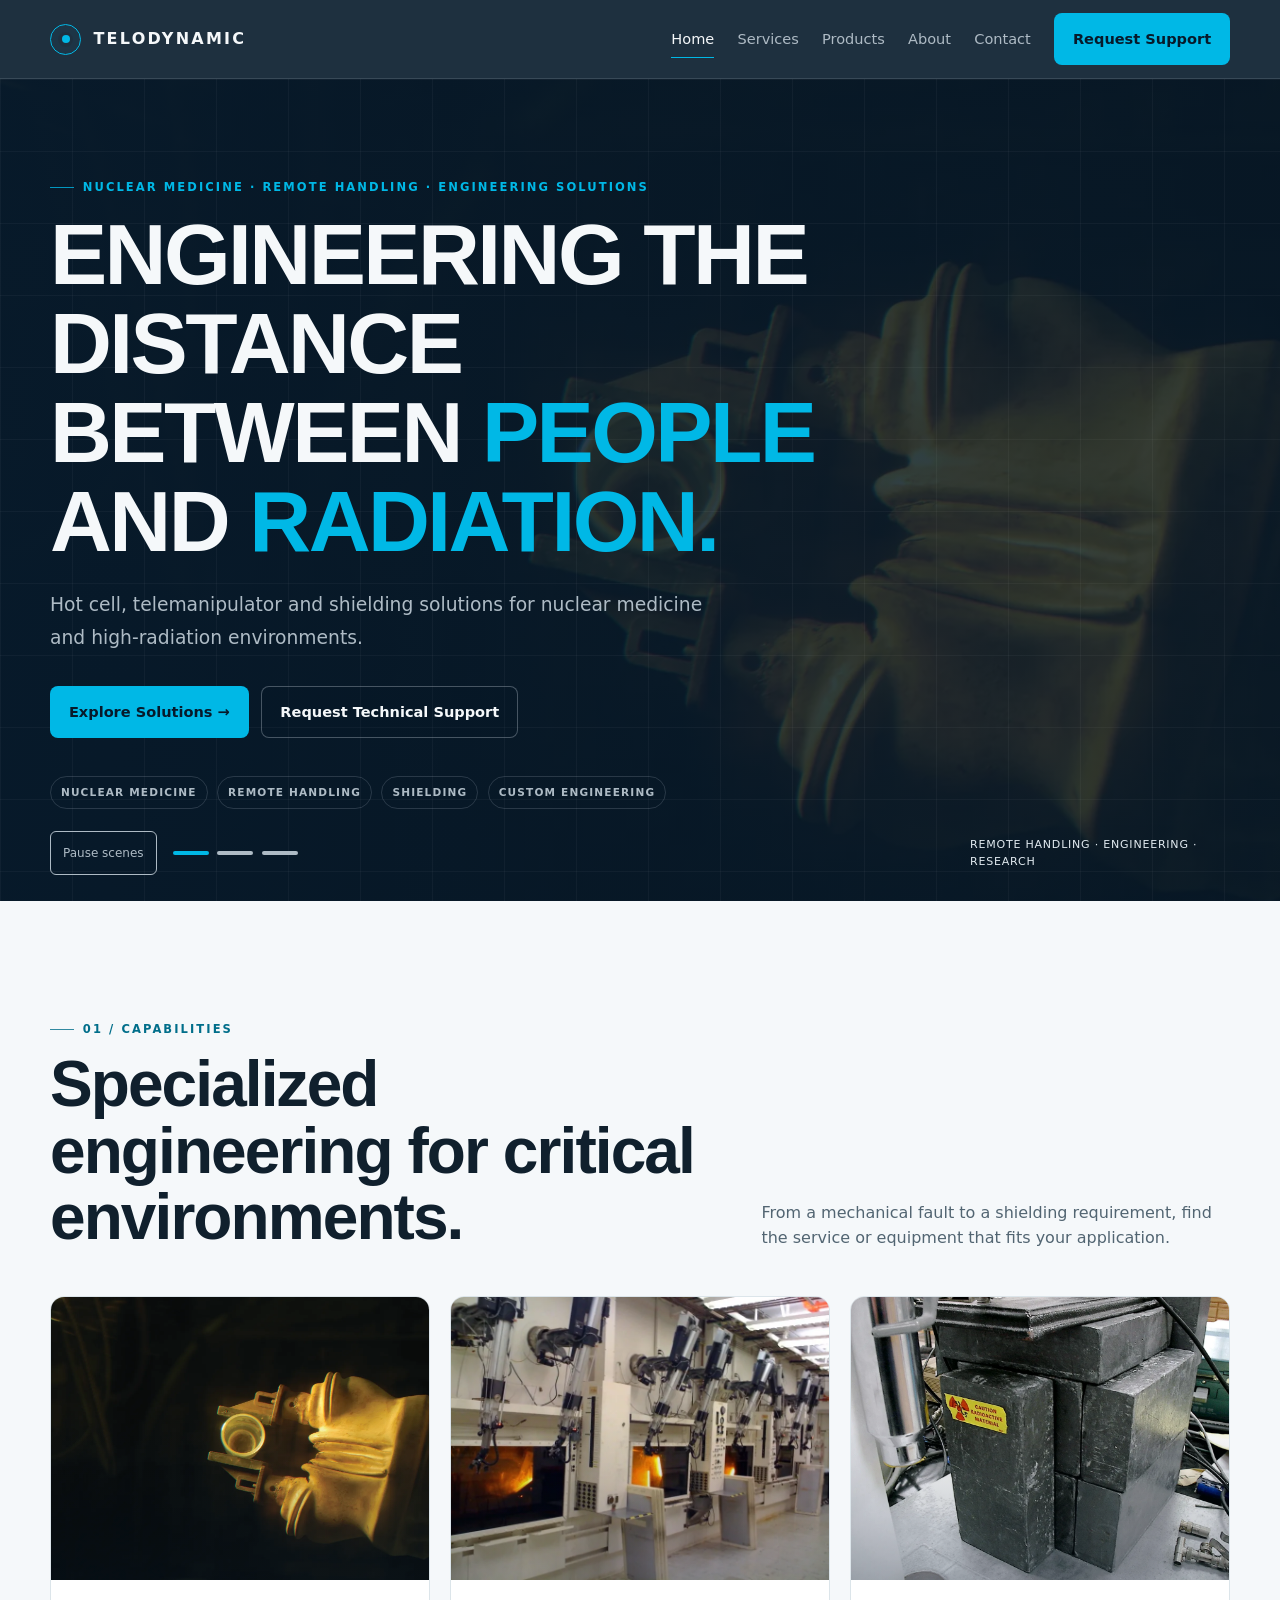
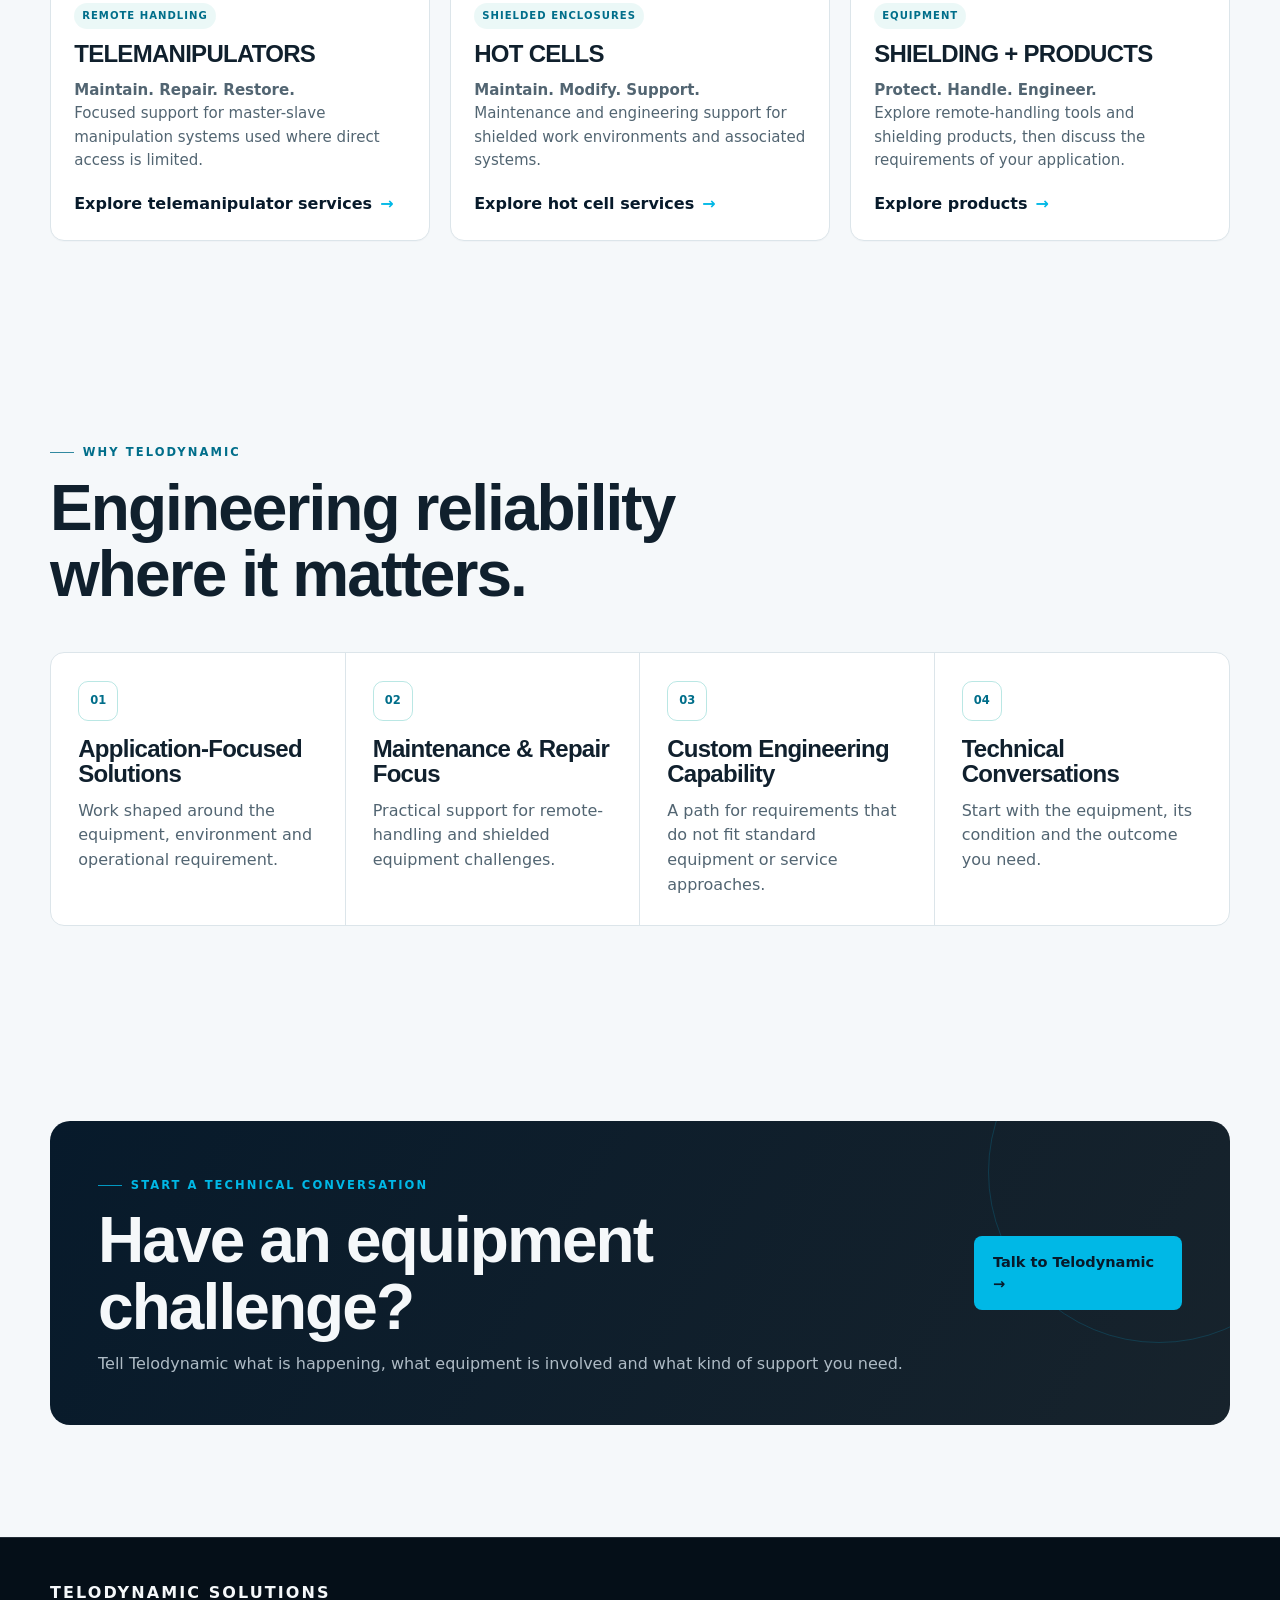
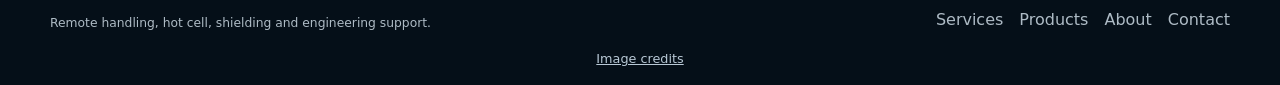
==== commit 1cd5e40a: "Replace placeholder labels with credited real application photography" ====
--- a/index.html
+++ b/index.html
@@ -25,9 +25,9 @@
 <main id="main">
 <section class="hero" aria-label="Telodynamic engineering introduction">
   <div class="hero-media" aria-hidden="true">
-    <div class="hero-slide active" style="background-image:url('https://images.unsplash.com/photo-1581091226825-a6a2a5aee158?auto=format&fit=crop&q=84&w=1800')"></div>
-    <div class="hero-slide" style="background-image:url('https://images.unsplash.com/photo-1537462715879-360eeb61a0ad?auto=format&fit=crop&q=84&w=1800')"></div>
-    <div class="hero-slide" style="background-image:url('https://images.unsplash.com/photo-1576086213369-97a306d36557?auto=format&fit=crop&q=84&w=1800')"></div>
+    <div class="hero-slide active" style="background-image:url('assets/img/remote-handling.webp')"></div>
+    <div class="hero-slide" style="background-image:url('assets/img/fabrication.webp')"></div>
+    <div class="hero-slide" style="background-image:url('assets/img/research.webp')"></div>
   </div>
   <div class="hero-overlay"></div><div class="hero-grid"></div>
   <div class="container hero-inner">
@@ -39,15 +39,15 @@
   </div>
   <div class="hero-controls"><div class="container"><button class="hero-pause" type="button" aria-pressed="false">Pause scenes</button><div class="hero-dots" role="group" aria-label="Hero scenes">
     <button class="hero-dot active" aria-label="Show engineering scene 1" aria-pressed="true"></button><button class="hero-dot" aria-label="Show engineering scene 2" aria-pressed="false"></button><button class="hero-dot" aria-label="Show engineering scene 3" aria-pressed="false"></button>
-  </div><span class="hero-note">Temporary stock imagery · equipment photos pending</span></div></div>
+  </div><a class="hero-note" href="image-credits/">Remote handling · engineering · research</a></div></div>
 </section>
 
 <section class="section"><div class="container">
   <div class="section-head reveal"><div class="copy"><span class="eyebrow">01 / Capabilities</span><h2>Specialized engineering for critical environments.</h2></div><p class="muted">From a mechanical fault to a shielding requirement, find the service or equipment that fits your application.</p></div>
   <div class="cards">
-    <article class="card reveal"><div class="card-media"><img width="1000" height="750" decoding="async" loading="lazy" alt="" src="https://images.unsplash.com/photo-1581092160562-40aa08e78837?auto=format&fit=crop&q=82&w=1000"><span class="media-label">Placeholder image</span></div><div class="card-body"><span class="product-tag">Remote Handling</span><h3>TELEMANIPULATORS</h3><p><strong>Maintain. Repair. Restore.</strong><br>Focused support for master-slave manipulation systems used where direct access is limited.</p><a class="text-link" href="services/#telemanipulators">Explore telemanipulator services</a></div></article>
-    <article class="card reveal"><div class="card-media"><img width="1000" height="750" decoding="async" loading="lazy" alt="" src="https://images.unsplash.com/photo-1581091226825-a6a2a5aee158?auto=format&fit=crop&q=82&w=1000"><span class="media-label">Placeholder image</span></div><div class="card-body"><span class="product-tag">Shielded Enclosures</span><h3>HOT CELLS</h3><p><strong>Maintain. Modify. Support.</strong><br>Maintenance and engineering support for shielded work environments and associated systems.</p><a class="text-link" href="services/#hotcells">Explore hot cell services</a></div></article>
-    <article class="card reveal"><div class="card-media"><img width="1000" height="750" decoding="async" loading="lazy" alt="" src="https://images.unsplash.com/photo-1537462715879-360eeb61a0ad?auto=format&fit=crop&q=82&w=1000"><span class="media-label">Placeholder image</span></div><div class="card-body"><span class="product-tag">Equipment</span><h3>SHIELDING + PRODUCTS</h3><p><strong>Protect. Handle. Engineer.</strong><br>Explore remote-handling tools and shielding products, then discuss the requirements of your application.</p><a class="text-link" href="products/">Explore products</a></div></article>
+    <article class="card reveal"><div class="card-media"><img width="1000" height="750" decoding="async" loading="lazy" alt="Remote manipulator handling a glass container at Idaho National Laboratory" src="assets/img/remote-handling.webp"></div><div class="card-body"><span class="product-tag">Remote Handling</span><h3>TELEMANIPULATORS</h3><p><strong>Maintain. Repair. Restore.</strong><br>Focused support for master-slave manipulation systems used where direct access is limited.</p><a class="text-link" href="services/#telemanipulators">Explore telemanipulator services</a></div></article>
+    <article class="card reveal"><div class="card-media"><img width="1000" height="750" decoding="async" loading="lazy" alt="Hot cell viewing windows and manipulators at Argonne National Laboratory" src="assets/img/hot-cell.webp"></div><div class="card-body"><span class="product-tag">Shielded Enclosures</span><h3>HOT CELLS</h3><p><strong>Maintain. Modify. Support.</strong><br>Maintenance and engineering support for shielded work environments and associated systems.</p><a class="text-link" href="services/#hotcells">Explore hot cell services</a></div></article>
+    <article class="card reveal"><div class="card-media"><img width="1000" height="750" decoding="async" loading="lazy" alt="Lead bricks shielding a radioactive sample" src="assets/img/lead-shielding.webp"></div><div class="card-body"><span class="product-tag">Equipment</span><h3>SHIELDING + PRODUCTS</h3><p><strong>Protect. Handle. Engineer.</strong><br>Explore remote-handling tools and shielding products, then discuss the requirements of your application.</p><a class="text-link" href="products/">Explore products</a></div></article>
   </div>
 </div></section>
 
@@ -66,6 +66,6 @@
   <a class="btn btn-primary" id="contact" href="contact/">Talk to Telodynamic →</a>
 </div></div></section>
 </main>
-<footer class="footer"><div class="container footer-grid"><div><div class="footer-brand">TELODYNAMIC SOLUTIONS</div><p class="footer-small">Remote handling, hot cell, shielding and engineering support.</p></div><div class="footer-links"><a href="services/">Services</a><a href="products/">Products</a><a href="about/">About</a><a href="contact/">Contact</a></div></div><div class="dev-badge">Client preview · temporary imagery</div></footer>
+<footer class="footer"><div class="container footer-grid"><div><div class="footer-brand">TELODYNAMIC SOLUTIONS</div><p class="footer-small">Remote handling, hot cell, shielding and engineering support.</p></div><div class="footer-links"><a href="services/">Services</a><a href="products/">Products</a><a href="about/">About</a><a href="contact/">Contact</a></div></div><div class="image-credit-link"><a href="image-credits/">Image credits</a></div></footer>
 <script src="assets/js/main.js"></script>
 </body></html>
--- a/assets/css/styles.css
+++ b/assets/css/styles.css
@@ -209,3 +209,6 @@
 @media(prefers-reduced-motion:reduce){.js-motion .reveal{opacity:1;transform:none}}
 .breadcrumb a{text-decoration:underline;text-underline-offset:3px}.footer{padding-bottom:0}.footer .dev-badge{margin-top:2rem}@media(min-width:981px){.section-head{display:grid;grid-template-columns:minmax(0,1.45fr) minmax(0,1fr)}.section-head .copy{max-width:750px}}
 .hero .eyebrow{color:var(--cyan)}.hero-overlay{background:linear-gradient(90deg,rgba(7,26,43,.96),rgba(7,26,43,.86) 44%,rgba(7,26,43,.8))}.tech-caption{background:var(--navy);padding:.45rem .6rem;border-radius:4px}.marker{background:var(--navy)}@media(max-width:680px){.hero-overlay{background:rgba(7,26,43,.88)}}
+
+/* Real application photography */
+.application-visual{margin:0;position:relative;overflow:hidden}.application-visual img{position:absolute;inset:0;width:100%;height:100%;object-fit:cover}.application-visual .tech-caption{z-index:1}.context-gallery{display:grid;grid-template-columns:repeat(4,minmax(0,1fr));gap:1rem}.context-gallery figure{margin:0;overflow:hidden;border:1px solid var(--line);border-radius:12px;background:#fff}.context-gallery img{display:block;width:100%;height:190px;object-fit:cover}.context-gallery figcaption{padding:1rem;color:var(--navy);font-size:.88rem}.image-credit-link{text-align:center;padding:1rem;font-size:.8rem}.image-credit-link a{color:#b8c8d5}.hero-note{color:#e1eaf0;text-decoration:none}.media-label{max-width:calc(100% - 24px);line-height:1.4}.credits-list article{border-bottom:1px solid var(--line);padding:1.5rem 0}.credits-list a{text-decoration:underline}.credits-list p{max-width:75ch}@media(max-width:980px){.context-gallery{grid-template-columns:repeat(2,minmax(0,1fr))}}@media(max-width:480px){.context-gallery{grid-template-columns:1fr}.context-gallery img{height:220px}}
